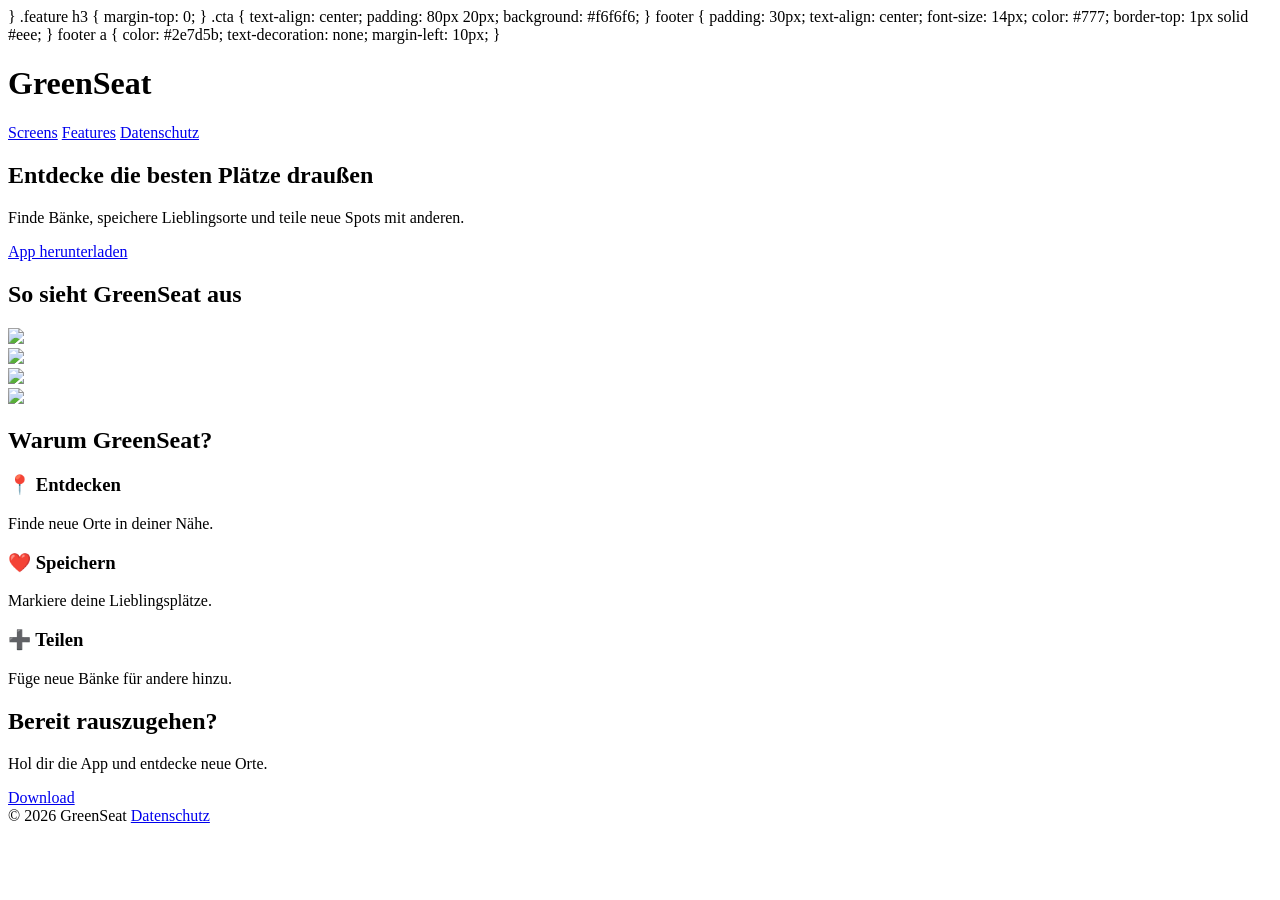
==== index.html @ 9a044d93 "update design" ====
<!DOCTYPE html>
}

.feature h3 {
margin-top: 0;
}

.cta {
text-align: center;
padding: 80px 20px;
background: #f6f6f6;
}

footer {
padding: 30px;
text-align: center;
font-size: 14px;
color: #777;
border-top: 1px solid #eee;
}

footer a {
color: #2e7d5b;
text-decoration: none;
margin-left: 10px;
}

</style>
</head>
<body>

<header>
  <h1>GreenSeat</h1>
  <nav>
    <a href="#screens">Screens</a>
    <a href="#features">Features</a>
    <a href="privacy.html">Datenschutz</a>
  </nav>
</header>

<section class="hero">
  <div class="hero-content">
    <h2>Entdecke die besten Plätze draußen</h2>
    <p>Finde Bänke, speichere Lieblingsorte und teile neue Spots mit anderen.</p>
    <a href="#" class="button">App herunterladen</a>
  </div>
</section>

<section id="screens" class="section">
  <h2>So sieht GreenSeat aus</h2>
  <div class="screens">
    <div class="phone"><img src="https://raw.githubusercontent.com/BengelMitSchwengel/GreenseatPage/main/map.jpeg"></div>
    <div class="phone"><img src="https://raw.githubusercontent.com/BengelMitSchwengel/GreenseatPage/main/favorites.jpeg"></div>
    <div class="phone"><img src="https://raw.githubusercontent.com/BengelMitSchwengel/GreenseatPage/main/addbench.jpeg"></div>
    <div class="phone"><img src="https://raw.githubusercontent.com/BengelMitSchwengel/GreenseatPage/main/myprofile.jpeg"></div>
  </div>
</section>

<section id="features" class="section">
  <h2>Warum GreenSeat?</h2>
  <div class="features">
    <div class="feature">
      <h3>📍 Entdecken</h3>
      <p>Finde neue Orte in deiner Nähe.</p>
    </div>
    <div class="feature">
      <h3>❤️ Speichern</h3>
      <p>Markiere deine Lieblingsplätze.</p>
    </div>
    <div class="feature">
      <h3>➕ Teilen</h3>
      <p>Füge neue Bänke für andere hinzu.</p>
    </div>
  </div>
</section>

<section class="cta">
  <h2>Bereit rauszugehen?</h2>
  <p>Hol dir die App und entdecke neue Orte.</p>
  <a href="#" class="button">Download</a>
</section>

<footer>
  © 2026 GreenSeat
  <a href="privacy.html">Datenschutz</a>
</footer>

</body>
</html>
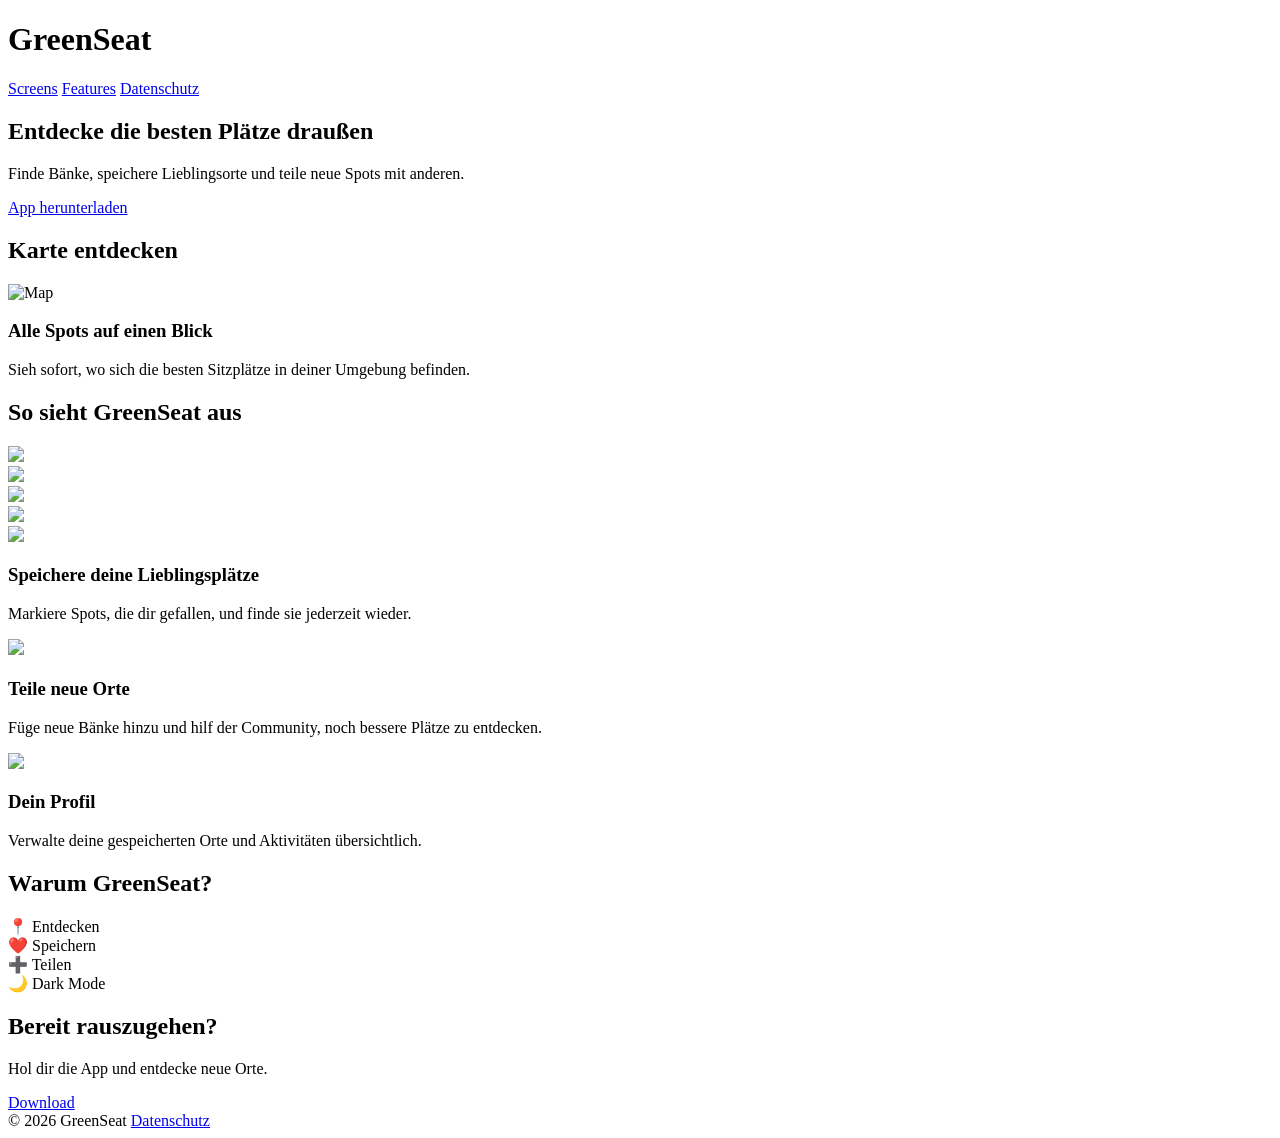
==== commit a1e71fbc: "update design" ====
--- a/index.html
+++ b/index.html
@@ -1,31 +1,12 @@
 <!DOCTYPE html>
-}
+<html lang="de">
+<head>
+  <meta charset="UTF-8">
+  <meta name="viewport" content="width=device-width, initial-scale=1.0">
+  <title>GreenSeat</title>
 
-.feature h3 {
-margin-top: 0;
-}
-
-.cta {
-text-align: center;
-padding: 80px 20px;
-background: #f6f6f6;
-}
-
-footer {
-padding: 30px;
-text-align: center;
-font-size: 14px;
-color: #777;
-border-top: 1px solid #eee;
-}
-
-footer a {
-color: #2e7d5b;
-text-decoration: none;
-margin-left: 10px;
-}
-
-</style>
+  <link rel="stylesheet" href="styles.css">
+  <link href="https://fonts.googleapis.com/css2?family=Inter:wght@400;600;700&display=swap" rel="stylesheet">
 </head>
 <body>
 
@@ -38,6 +19,7 @@
   </nav>
 </header>
 
+<!-- HERO -->
 <section class="hero">
   <div class="hero-content">
     <h2>Entdecke die besten Plätze draußen</h2>
@@ -46,6 +28,19 @@
   </div>
 </section>
 
+<!-- FEATURE IMAGE SECTION -->
+<section class="section">
+  <h2>Karte entdecken</h2>
+  <div class="highlight">
+    <img src="https://raw.githubusercontent.com/BengelMitSchwengel/GreenseatPage/main/map.jpeg" alt="Map">
+    <div>
+      <h3>Alle Spots auf einen Blick</h3>
+      <p>Sieh sofort, wo sich die besten Sitzplätze in deiner Umgebung befinden.</p>
+    </div>
+  </div>
+</section>
+
+<!-- SCREENSHOTS -->
 <section id="screens" class="section">
   <h2>So sieht GreenSeat aus</h2>
   <div class="screens">
@@ -56,24 +51,49 @@
   </div>
 </section>
 
-<section id="features" class="section">
-  <h2>Warum GreenSeat?</h2>
-  <div class="features">
-    <div class="feature">
-      <h3>📍 Entdecken</h3>
-      <p>Finde neue Orte in deiner Nähe.</p>
-    </div>
-    <div class="feature">
-      <h3>❤️ Speichern</h3>
-      <p>Markiere deine Lieblingsplätze.</p>
-    </div>
-    <div class="feature">
-      <h3>➕ Teilen</h3>
-      <p>Füge neue Bänke für andere hinzu.</p>
+<!-- DETAIL SECTIONS -->
+<section class="section">
+  <div class="split">
+    <img src="https://raw.githubusercontent.com/BengelMitSchwengel/GreenseatPage/main/favorites.jpeg">
+    <div>
+      <h3>Speichere deine Lieblingsplätze</h3>
+      <p>Markiere Spots, die dir gefallen, und finde sie jederzeit wieder.</p>
     </div>
   </div>
 </section>
 
+<section class="section">
+  <div class="split reverse">
+    <img src="https://raw.githubusercontent.com/BengelMitSchwengel/GreenseatPage/main/addbench.jpeg">
+    <div>
+      <h3>Teile neue Orte</h3>
+      <p>Füge neue Bänke hinzu und hilf der Community, noch bessere Plätze zu entdecken.</p>
+    </div>
+  </div>
+</section>
+
+<section class="section">
+  <div class="split">
+    <img src="https://raw.githubusercontent.com/BengelMitSchwengel/GreenseatPage/main/myprofile.jpeg">
+    <div>
+      <h3>Dein Profil</h3>
+      <p>Verwalte deine gespeicherten Orte und Aktivitäten übersichtlich.</p>
+    </div>
+  </div>
+</section>
+
+<!-- FEATURES -->
+<section id="features" class="section">
+  <h2>Warum GreenSeat?</h2>
+  <div class="features">
+    <div class="feature">📍 Entdecken</div>
+    <div class="feature">❤️ Speichern</div>
+    <div class="feature">➕ Teilen</div>
+    <div class="feature">🌙 Dark Mode</div>
+  </div>
+</section>
+
+<!-- CTA -->
 <section class="cta">
   <h2>Bereit rauszugehen?</h2>
   <p>Hol dir die App und entdecke neue Orte.</p>
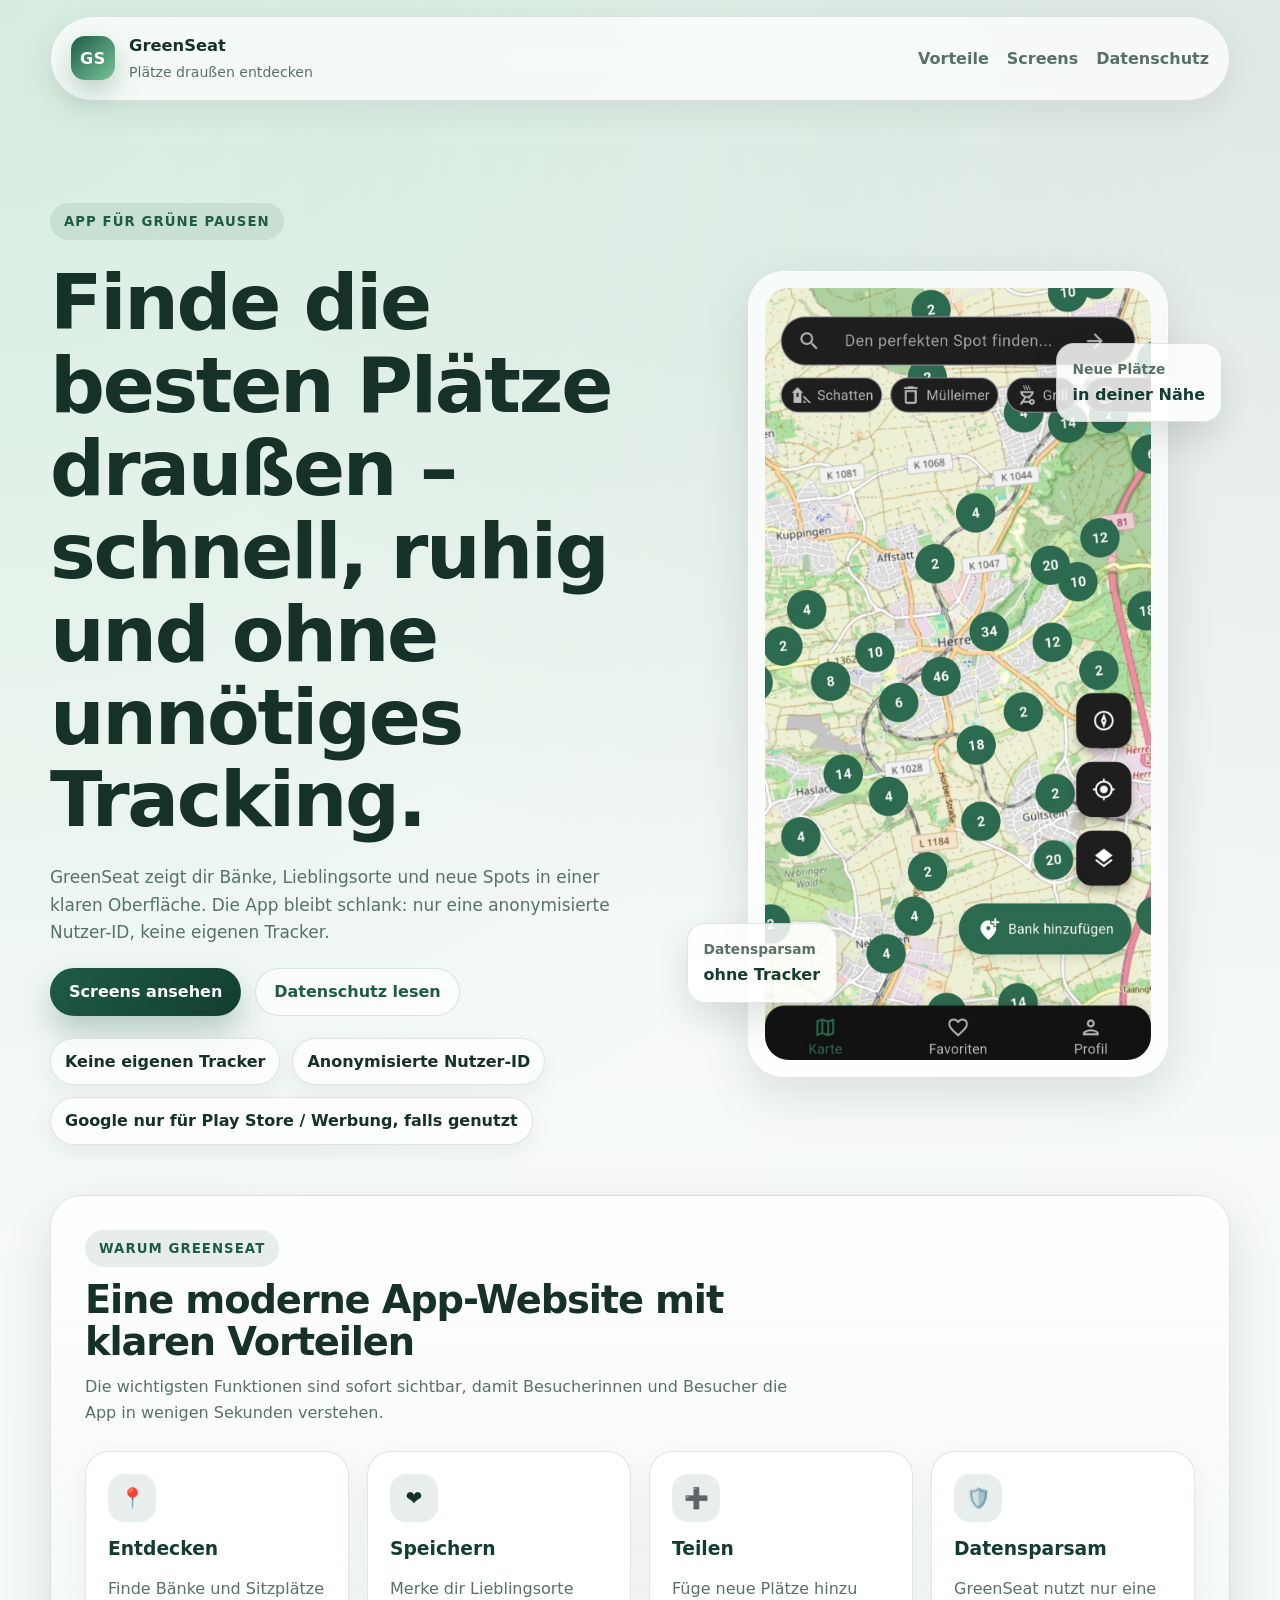
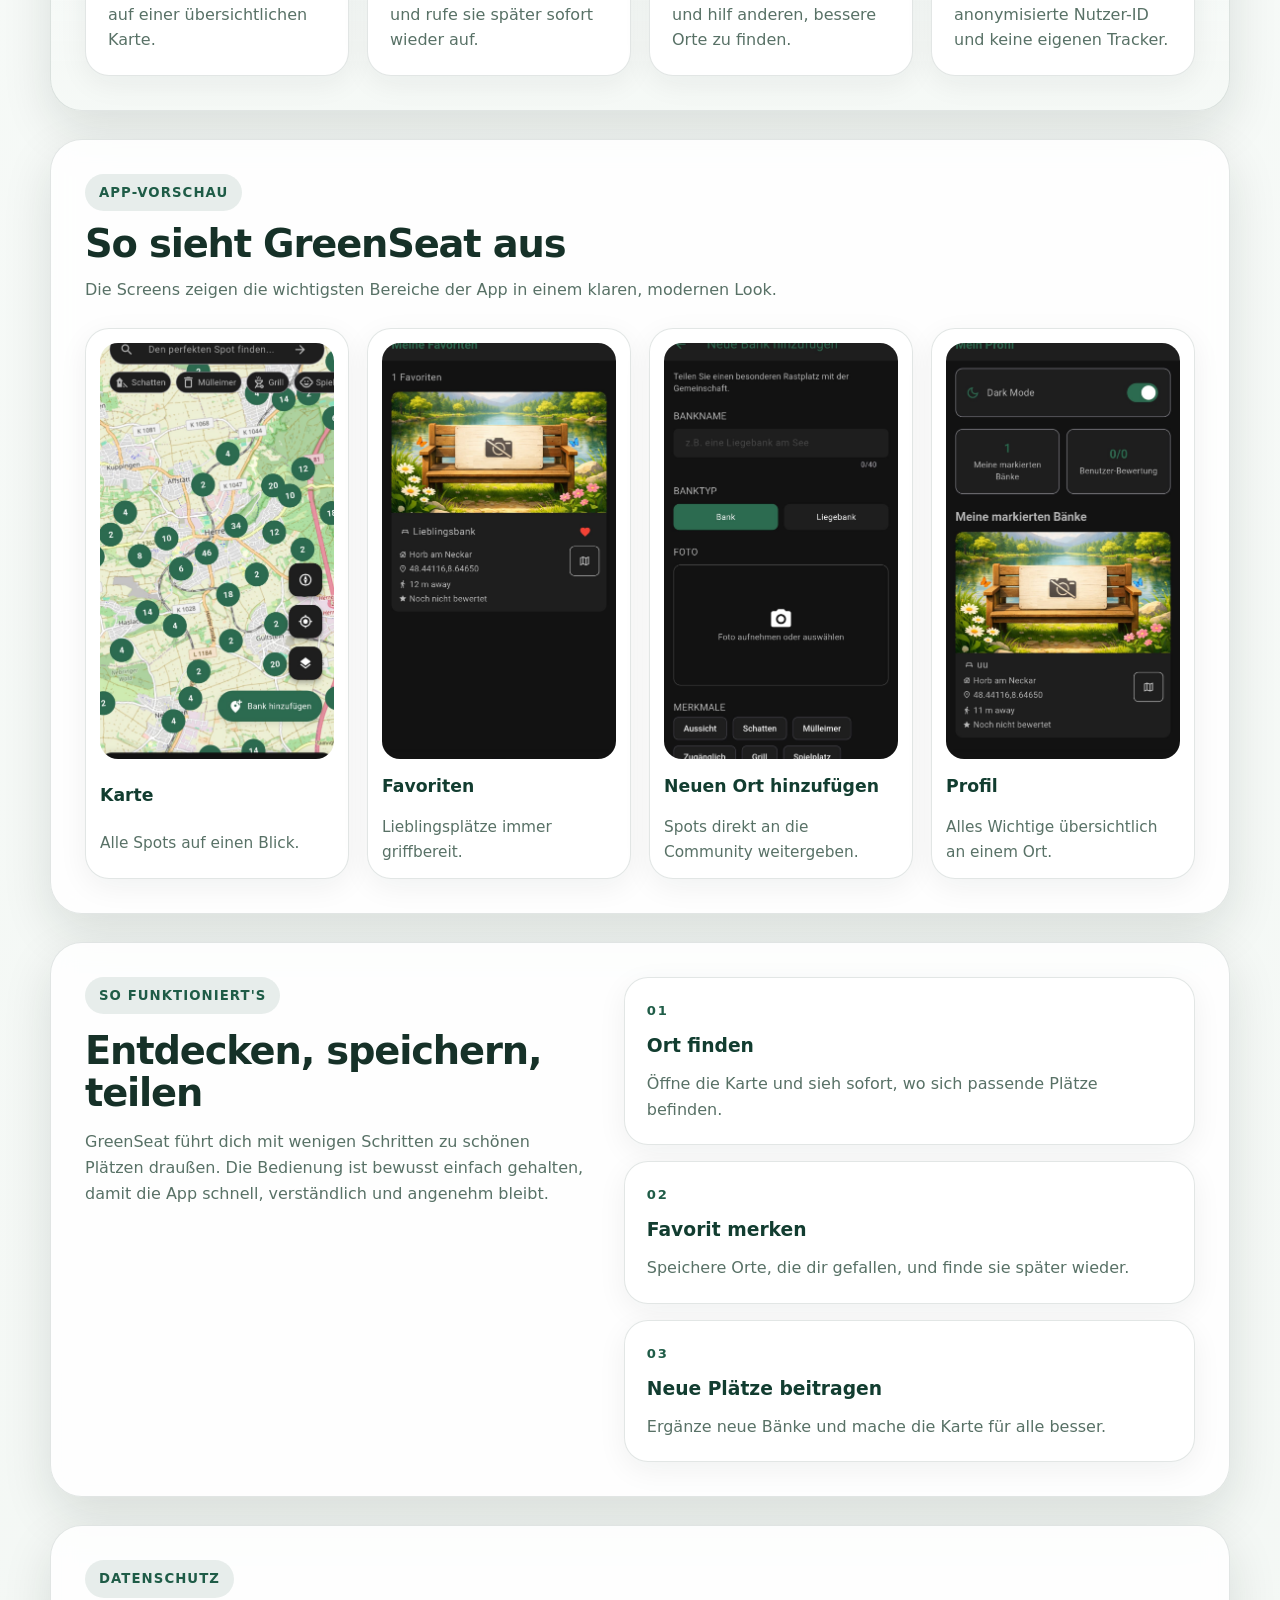
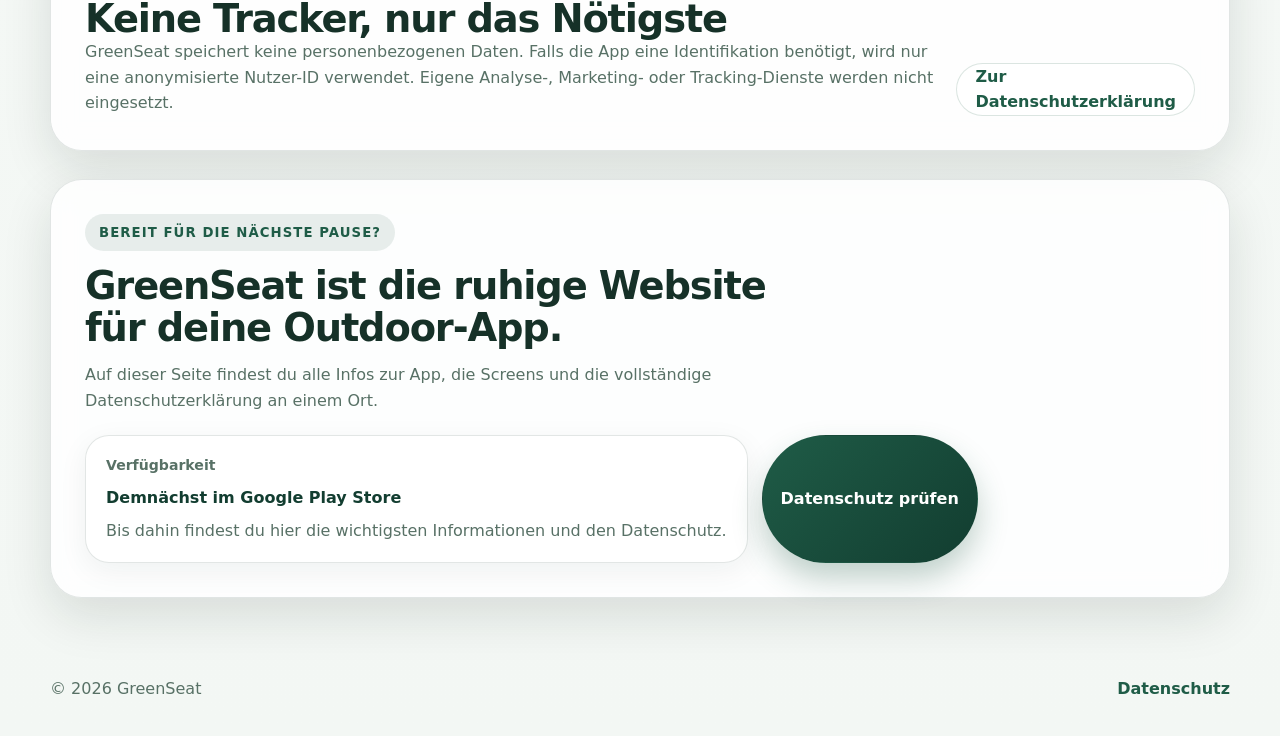
==== commit 40f916aa: "css" ====
--- a/index.html
+++ b/index.html
@@ -3,107 +3,197 @@
 <head>
   <meta charset="UTF-8">
   <meta name="viewport" content="width=device-width, initial-scale=1.0">
-  <title>GreenSeat</title>
-
-  <link rel="stylesheet" href="styles.css">
-  <link href="https://fonts.googleapis.com/css2?family=Inter:wght@400;600;700&display=swap" rel="stylesheet">
+  <meta name="description" content="GreenSeat ist die App, um die besten Plätze draußen zu entdecken, Lieblingsorte zu speichern und neue Bänke zu teilen – mit minimaler Datennutzung.">
+  <meta name="theme-color" content="#1f5c47">
+  <title>GreenSeat – Entdecke die besten Plätze draußen</title>
+  <link rel="stylesheet" href="./styles.css">
 </head>
 <body>
+  <header class="site-header">
+    <a class="brand" href="#top" aria-label="GreenSeat Startseite">
+      <span class="brand-mark">GS</span>
+      <span class="brand-text">
+        <strong>GreenSeat</strong>
+        <small>Plätze draußen entdecken</small>
+      </span>
+    </a>
 
-<header>
-  <h1>GreenSeat</h1>
-  <nav>
-    <a href="#screens">Screens</a>
-    <a href="#features">Features</a>
+    <nav class="site-nav" aria-label="Hauptnavigation">
+      <a href="#vorteile">Vorteile</a>
+      <a href="#screens">Screens</a>
+      <a href="#privacy">Datenschutz</a>
+    </nav>
+  </header>
+
+  <main>
+    <section class="hero" id="top">
+      <div class="hero-copy">
+        <span class="eyebrow">App für grüne Pausen</span>
+        <h1>Finde die besten Plätze draußen – schnell, ruhig und ohne unnötiges Tracking.</h1>
+        <p class="lead">
+          GreenSeat zeigt dir Bänke, Lieblingsorte und neue Spots in einer klaren Oberfläche.
+          Die App bleibt schlank: nur eine anonymisierte Nutzer-ID, keine eigenen Tracker.
+        </p>
+
+        <div class="hero-actions">
+          <a class="button button-primary" href="#screens">Screens ansehen</a>
+          <a class="button button-secondary" href="privacy.html">Datenschutz lesen</a>
+        </div>
+
+        <ul class="hero-badges" aria-label="Kernaussagen">
+          <li>Keine eigenen Tracker</li>
+          <li>Anonymisierte Nutzer-ID</li>
+          <li>Google nur für Play Store / Werbung, falls genutzt</li>
+        </ul>
+      </div>
+
+      <div class="hero-visual" aria-hidden="true">
+        <div class="device-card device-card-main">
+          <img src="map.jpeg" alt="Kartenansicht der GreenSeat-App">
+        </div>
+        <div class="floating-card floating-card-top">
+          <span>Neue Plätze</span>
+          <strong>in deiner Nähe</strong>
+        </div>
+        <div class="floating-card floating-card-bottom">
+          <span>Datensparsam</span>
+          <strong>ohne Tracker</strong>
+        </div>
+      </div>
+    </section>
+
+    <section class="section section-muted" id="vorteile">
+      <div class="section-heading">
+        <span class="eyebrow">Warum GreenSeat</span>
+        <h2>Eine moderne App-Website mit klaren Vorteilen</h2>
+        <p>
+          Die wichtigsten Funktionen sind sofort sichtbar, damit Besucherinnen und Besucher
+          die App in wenigen Sekunden verstehen.
+        </p>
+      </div>
+
+      <div class="feature-grid">
+        <article class="feature-card">
+          <div class="feature-icon">📍</div>
+          <h3>Entdecken</h3>
+          <p>Finde Bänke und Sitzplätze auf einer übersichtlichen Karte.</p>
+        </article>
+        <article class="feature-card">
+          <div class="feature-icon">❤️</div>
+          <h3>Speichern</h3>
+          <p>Merke dir Lieblingsorte und rufe sie später sofort wieder auf.</p>
+        </article>
+        <article class="feature-card">
+          <div class="feature-icon">➕</div>
+          <h3>Teilen</h3>
+          <p>Füge neue Plätze hinzu und hilf anderen, bessere Orte zu finden.</p>
+        </article>
+        <article class="feature-card">
+          <div class="feature-icon">🛡️</div>
+          <h3>Datensparsam</h3>
+          <p>GreenSeat nutzt nur eine anonymisierte Nutzer-ID und keine eigenen Tracker.</p>
+        </article>
+      </div>
+    </section>
+
+    <section class="section" id="screens">
+      <div class="section-heading">
+        <span class="eyebrow">App-Vorschau</span>
+        <h2>So sieht GreenSeat aus</h2>
+        <p>Die Screens zeigen die wichtigsten Bereiche der App in einem klaren, modernen Look.</p>
+      </div>
+
+      <div class="screens-grid">
+        <article class="screen-card">
+          <img src="map.jpeg" alt="Kartenansicht mit verfügbaren Bänken">
+          <h3>Karte</h3>
+          <p>Alle Spots auf einen Blick.</p>
+        </article>
+        <article class="screen-card">
+          <img src="favorites.jpeg" alt="Favoritenansicht mit gespeicherten Orten">
+          <h3>Favoriten</h3>
+          <p>Lieblingsplätze immer griffbereit.</p>
+        </article>
+        <article class="screen-card">
+          <img src="addbench.jpeg" alt="Ansicht zum Hinzufügen einer neuen Bank">
+          <h3>Neuen Ort hinzufügen</h3>
+          <p>Spots direkt an die Community weitergeben.</p>
+        </article>
+        <article class="screen-card">
+          <img src="myprofile.jpeg" alt="Profilseite der GreenSeat-App">
+          <h3>Profil</h3>
+          <p>Alles Wichtige übersichtlich an einem Ort.</p>
+        </article>
+      </div>
+    </section>
+
+    <section class="section split-section">
+      <div class="split-content">
+        <span class="eyebrow">So funktioniert's</span>
+        <h2>Entdecken, speichern, teilen</h2>
+        <p>
+          GreenSeat führt dich mit wenigen Schritten zu schönen Plätzen draußen. Die Bedienung ist
+          bewusst einfach gehalten, damit die App schnell, verständlich und angenehm bleibt.
+        </p>
+      </div>
+
+      <div class="steps">
+        <article class="step-card">
+          <span class="step-number">01</span>
+          <h3>Ort finden</h3>
+          <p>Öffne die Karte und sieh sofort, wo sich passende Plätze befinden.</p>
+        </article>
+        <article class="step-card">
+          <span class="step-number">02</span>
+          <h3>Favorit merken</h3>
+          <p>Speichere Orte, die dir gefallen, und finde sie später wieder.</p>
+        </article>
+        <article class="step-card">
+          <span class="step-number">03</span>
+          <h3>Neue Plätze beitragen</h3>
+          <p>Ergänze neue Bänke und mache die Karte für alle besser.</p>
+        </article>
+      </div>
+    </section>
+
+    <section class="section privacy-callout" id="privacy">
+      <div>
+        <span class="eyebrow">Datenschutz</span>
+        <h2>Keine Tracker, nur das Nötigste</h2>
+        <p>
+          GreenSeat speichert keine personenbezogenen Daten. Falls die App eine Identifikation
+          benötigt, wird nur eine anonymisierte Nutzer-ID verwendet. Eigene Analyse-, Marketing-
+          oder Tracking-Dienste werden nicht eingesetzt.
+        </p>
+      </div>
+
+      <a class="button button-secondary" href="privacy.html">Zur Datenschutzerklärung</a>
+    </section>
+
+    <section class="cta" id="download">
+      <div class="cta-content">
+        <span class="eyebrow">Bereit für die nächste Pause?</span>
+        <h2>GreenSeat ist die ruhige Website für deine Outdoor-App.</h2>
+        <p>
+          Auf dieser Seite findest du alle Infos zur App, die Screens und die vollständige
+          Datenschutzerklärung an einem Ort.
+        </p>
+      </div>
+
+      <div class="cta-actions">
+        <div class="download-card">
+          <span>Verfügbarkeit</span>
+          <strong>Demnächst im Google Play Store</strong>
+          <p>Bis dahin findest du hier die wichtigsten Informationen und den Datenschutz.</p>
+        </div>
+        <a class="button button-primary" href="privacy.html">Datenschutz prüfen</a>
+      </div>
+    </section>
+  </main>
+
+  <footer class="site-footer">
+    <p>© 2026 GreenSeat</p>
     <a href="privacy.html">Datenschutz</a>
-  </nav>
-</header>
-
-<!-- HERO -->
-<section class="hero">
-  <div class="hero-content">
-    <h2>Entdecke die besten Plätze draußen</h2>
-    <p>Finde Bänke, speichere Lieblingsorte und teile neue Spots mit anderen.</p>
-    <a href="#" class="button">App herunterladen</a>
-  </div>
-</section>
-
-<!-- FEATURE IMAGE SECTION -->
-<section class="section">
-  <h2>Karte entdecken</h2>
-  <div class="highlight">
-    <img src="https://raw.githubusercontent.com/BengelMitSchwengel/GreenseatPage/main/map.jpeg" alt="Map">
-    <div>
-      <h3>Alle Spots auf einen Blick</h3>
-      <p>Sieh sofort, wo sich die besten Sitzplätze in deiner Umgebung befinden.</p>
-    </div>
-  </div>
-</section>
-
-<!-- SCREENSHOTS -->
-<section id="screens" class="section">
-  <h2>So sieht GreenSeat aus</h2>
-  <div class="screens">
-    <div class="phone"><img src="https://raw.githubusercontent.com/BengelMitSchwengel/GreenseatPage/main/map.jpeg"></div>
-    <div class="phone"><img src="https://raw.githubusercontent.com/BengelMitSchwengel/GreenseatPage/main/favorites.jpeg"></div>
-    <div class="phone"><img src="https://raw.githubusercontent.com/BengelMitSchwengel/GreenseatPage/main/addbench.jpeg"></div>
-    <div class="phone"><img src="https://raw.githubusercontent.com/BengelMitSchwengel/GreenseatPage/main/myprofile.jpeg"></div>
-  </div>
-</section>
-
-<!-- DETAIL SECTIONS -->
-<section class="section">
-  <div class="split">
-    <img src="https://raw.githubusercontent.com/BengelMitSchwengel/GreenseatPage/main/favorites.jpeg">
-    <div>
-      <h3>Speichere deine Lieblingsplätze</h3>
-      <p>Markiere Spots, die dir gefallen, und finde sie jederzeit wieder.</p>
-    </div>
-  </div>
-</section>
-
-<section class="section">
-  <div class="split reverse">
-    <img src="https://raw.githubusercontent.com/BengelMitSchwengel/GreenseatPage/main/addbench.jpeg">
-    <div>
-      <h3>Teile neue Orte</h3>
-      <p>Füge neue Bänke hinzu und hilf der Community, noch bessere Plätze zu entdecken.</p>
-    </div>
-  </div>
-</section>
-
-<section class="section">
-  <div class="split">
-    <img src="https://raw.githubusercontent.com/BengelMitSchwengel/GreenseatPage/main/myprofile.jpeg">
-    <div>
-      <h3>Dein Profil</h3>
-      <p>Verwalte deine gespeicherten Orte und Aktivitäten übersichtlich.</p>
-    </div>
-  </div>
-</section>
-
-<!-- FEATURES -->
-<section id="features" class="section">
-  <h2>Warum GreenSeat?</h2>
-  <div class="features">
-    <div class="feature">📍 Entdecken</div>
-    <div class="feature">❤️ Speichern</div>
-    <div class="feature">➕ Teilen</div>
-    <div class="feature">🌙 Dark Mode</div>
-  </div>
-</section>
-
-<!-- CTA -->
-<section class="cta">
-  <h2>Bereit rauszugehen?</h2>
-  <p>Hol dir die App und entdecke neue Orte.</p>
-  <a href="#" class="button">Download</a>
-</section>
-
-<footer>
-  © 2026 GreenSeat
-  <a href="privacy.html">Datenschutz</a>
-</footer>
-
+  </footer>
 </body>
 </html>
--- a/styles.css
+++ b/styles.css
@@ -0,0 +1,577 @@
+:root {
+  color-scheme: light;
+  --bg: #f3f7f4;
+  --surface: rgba(255, 255, 255, 0.84);
+  --surface-strong: #ffffff;
+  --text: #163128;
+  --muted: #587166;
+  --brand: #1f5c47;
+  --brand-strong: #123d30;
+  --accent: #78c59a;
+  --border: rgba(22, 49, 40, 0.12);
+  --shadow: 0 18px 50px rgba(15, 35, 28, 0.12);
+  --radius-xl: 32px;
+  --radius-lg: 24px;
+  --radius-md: 18px;
+  --radius-sm: 14px;
+  --container: 1180px;
+}
+
+* {
+  box-sizing: border-box;
+}
+
+html {
+  scroll-behavior: smooth;
+}
+
+body {
+  margin: 0;
+  font-family: Inter, system-ui, -apple-system, BlinkMacSystemFont, "Segoe UI", sans-serif;
+  background:
+    radial-gradient(circle at top left, rgba(120, 197, 154, 0.28), transparent 30%),
+    radial-gradient(circle at top right, rgba(31, 92, 71, 0.12), transparent 28%),
+    linear-gradient(180deg, #f8fbf9 0%, var(--bg) 100%);
+  color: var(--text);
+  line-height: 1.6;
+}
+
+img {
+  max-width: 100%;
+  display: block;
+}
+
+a {
+  color: inherit;
+  text-decoration: none;
+}
+
+a:hover {
+  text-decoration: none;
+}
+
+main {
+  width: min(100% - 32px, var(--container));
+  margin: 0 auto;
+  padding: 18px 0 56px;
+}
+
+.site-header,
+.site-footer {
+  width: min(100% - 32px, var(--container));
+  margin: 0 auto;
+}
+
+.site-header {
+  position: sticky;
+  top: 16px;
+  z-index: 10;
+  display: flex;
+  align-items: center;
+  justify-content: space-between;
+  gap: 20px;
+  margin-top: 16px;
+  padding: 16px 20px;
+  background: rgba(255, 255, 255, 0.72);
+  backdrop-filter: blur(18px);
+  border: 1px solid var(--border);
+  border-radius: 999px;
+  box-shadow: 0 10px 35px rgba(15, 35, 28, 0.08);
+}
+
+.brand {
+  display: inline-flex;
+  align-items: center;
+  gap: 14px;
+}
+
+.brand-mark {
+  width: 44px;
+  height: 44px;
+  display: grid;
+  place-items: center;
+  border-radius: 14px;
+  background: linear-gradient(135deg, var(--brand), var(--accent));
+  color: #fff;
+  font-weight: 800;
+  letter-spacing: 0.04em;
+  box-shadow: 0 12px 28px rgba(31, 92, 71, 0.28);
+}
+
+.brand-text {
+  display: grid;
+  gap: 2px;
+}
+
+.brand-text strong {
+  font-size: 1.02rem;
+}
+
+.brand-text small {
+  color: var(--muted);
+  font-size: 0.88rem;
+}
+
+.site-nav {
+  display: flex;
+  align-items: center;
+  gap: 18px;
+  flex-wrap: wrap;
+  justify-content: flex-end;
+}
+
+.site-nav a {
+  color: var(--muted);
+  font-weight: 600;
+}
+
+.site-nav a:hover,
+.site-nav a:focus-visible {
+  color: var(--brand);
+}
+
+.hero,
+.section,
+.cta,
+.privacy-callout,
+.split-section {
+  margin-top: 28px;
+}
+
+.hero {
+  display: grid;
+  grid-template-columns: minmax(0, 1.05fr) minmax(340px, 0.95fr);
+  gap: 36px;
+  align-items: center;
+  padding: 56px 0 22px;
+}
+
+.hero-copy {
+  display: grid;
+  gap: 22px;
+}
+
+.eyebrow {
+  display: inline-flex;
+  width: fit-content;
+  align-items: center;
+  padding: 8px 14px;
+  border-radius: 999px;
+  background: rgba(31, 92, 71, 0.1);
+  color: var(--brand);
+  font-size: 0.83rem;
+  font-weight: 700;
+  letter-spacing: 0.08em;
+  text-transform: uppercase;
+}
+
+.hero h1,
+.section-heading h2,
+.split-content h2,
+.cta h2,
+.privacy-callout h2 {
+  margin: 0;
+  line-height: 1.08;
+  letter-spacing: -0.03em;
+}
+
+.hero h1 {
+  font-size: clamp(2.6rem, 6vw, 5.2rem);
+  max-width: 12ch;
+}
+
+.lead,
+.section-heading p,
+.split-content p,
+.cta p,
+.privacy-callout p,
+.screen-card p,
+.feature-card p,
+.step-card p,
+.download-card p {
+  margin: 0;
+  color: var(--muted);
+}
+
+.lead {
+  font-size: 1.06rem;
+  max-width: 62ch;
+}
+
+.hero-actions,
+.cta-actions {
+  display: flex;
+  gap: 14px;
+  flex-wrap: wrap;
+  align-items: center;
+}
+
+.button {
+  display: inline-flex;
+  align-items: center;
+  justify-content: center;
+  gap: 10px;
+  min-height: 48px;
+  padding: 0 18px;
+  border-radius: 999px;
+  border: 1px solid transparent;
+  font-weight: 700;
+  transition: transform 0.2s ease, box-shadow 0.2s ease, background 0.2s ease, border-color 0.2s ease;
+}
+
+.button:hover,
+.button:focus-visible {
+  transform: translateY(-1px);
+}
+
+.button-primary {
+  background: linear-gradient(135deg, var(--brand), var(--brand-strong));
+  color: #fff;
+  box-shadow: 0 16px 30px rgba(31, 92, 71, 0.28);
+}
+
+.button-secondary {
+  background: rgba(255, 255, 255, 0.7);
+  color: var(--brand);
+  border-color: rgba(31, 92, 71, 0.16);
+}
+
+.hero-badges {
+  display: flex;
+  flex-wrap: wrap;
+  gap: 12px;
+  padding: 0;
+  margin: 0;
+  list-style: none;
+}
+
+.hero-badges li {
+  padding: 10px 14px;
+  border-radius: 999px;
+  background: rgba(255, 255, 255, 0.7);
+  border: 1px solid var(--border);
+  color: var(--text);
+  font-weight: 600;
+  box-shadow: 0 8px 22px rgba(15, 35, 28, 0.06);
+}
+
+.hero-visual {
+  position: relative;
+  min-height: 620px;
+  display: grid;
+  place-items: center;
+}
+
+.device-card {
+  width: min(100%, 420px);
+  padding: 16px;
+  background: rgba(255, 255, 255, 0.74);
+  border: 1px solid rgba(255, 255, 255, 0.7);
+  border-radius: 36px;
+  box-shadow: var(--shadow);
+  backdrop-filter: blur(14px);
+}
+
+.device-card img {
+  border-radius: 24px;
+  aspect-ratio: 9 / 18;
+  object-fit: cover;
+  width: 100%;
+}
+
+.floating-card {
+  position: absolute;
+  display: grid;
+  gap: 2px;
+  padding: 14px 16px;
+  border-radius: 18px;
+  background: rgba(255, 255, 255, 0.84);
+  border: 1px solid var(--border);
+  box-shadow: 0 16px 34px rgba(15, 35, 28, 0.12);
+}
+
+.floating-card span {
+  color: var(--muted);
+  font-size: 0.86rem;
+  font-weight: 600;
+}
+
+.floating-card strong {
+  color: var(--brand-strong);
+}
+
+.floating-card-top {
+  top: 72px;
+  right: 8px;
+}
+
+.floating-card-bottom {
+  left: 0;
+  bottom: 74px;
+}
+
+.section,
+.privacy-callout,
+.cta {
+  padding: 34px;
+  background: var(--surface);
+  border: 1px solid var(--border);
+  border-radius: var(--radius-xl);
+  box-shadow: var(--shadow);
+  backdrop-filter: blur(12px);
+}
+
+.section-muted {
+  background: linear-gradient(180deg, rgba(255, 255, 255, 0.82), rgba(244, 248, 245, 0.92));
+}
+
+.section-heading {
+  display: grid;
+  gap: 12px;
+  margin-bottom: 26px;
+  max-width: 70ch;
+}
+
+.section-heading h2,
+.split-content h2,
+.cta h2,
+.privacy-callout h2 {
+  font-size: clamp(1.8rem, 3vw, 3rem);
+}
+
+.feature-grid {
+  display: grid;
+  grid-template-columns: repeat(4, minmax(0, 1fr));
+  gap: 18px;
+}
+
+.feature-card,
+.screen-card,
+.step-card,
+.download-card {
+  background: var(--surface-strong);
+  border: 1px solid var(--border);
+  border-radius: var(--radius-lg);
+  box-shadow: 0 8px 30px rgba(15, 35, 28, 0.06);
+}
+
+.feature-card {
+  padding: 22px;
+  display: grid;
+  gap: 12px;
+}
+
+.feature-icon {
+  width: 48px;
+  height: 48px;
+  display: grid;
+  place-items: center;
+  border-radius: 16px;
+  background: rgba(31, 92, 71, 0.1);
+  font-size: 1.25rem;
+}
+
+.feature-card h3,
+.screen-card h3,
+.step-card h3,
+.download-card strong {
+  margin: 0;
+  color: var(--brand-strong);
+}
+
+.screens-grid {
+  display: grid;
+  grid-template-columns: repeat(4, minmax(0, 1fr));
+  gap: 18px;
+}
+
+.screen-card {
+  padding: 14px;
+  display: grid;
+  gap: 14px;
+}
+
+.screen-card img {
+  border-radius: 18px;
+  aspect-ratio: 9 / 16;
+  object-fit: cover;
+  width: 100%;
+  background: #edf4ef;
+}
+
+.screen-card h3 {
+  font-size: 1.08rem;
+}
+
+.screen-card p {
+  font-size: 0.96rem;
+}
+
+.split-section {
+  display: grid;
+  grid-template-columns: minmax(0, 0.95fr) minmax(0, 1.05fr);
+  gap: 22px;
+  align-items: start;
+}
+
+.split-content {
+  padding-right: 16px;
+  display: grid;
+  gap: 16px;
+}
+
+.steps {
+  display: grid;
+  gap: 16px;
+}
+
+.step-card {
+  padding: 22px;
+  display: grid;
+  gap: 10px;
+}
+
+.step-number {
+  font-size: 0.82rem;
+  font-weight: 800;
+  letter-spacing: 0.14em;
+  color: var(--brand);
+}
+
+.privacy-callout {
+  display: flex;
+  align-items: end;
+  justify-content: space-between;
+  gap: 20px;
+}
+
+.cta {
+  display: grid;
+  gap: 22px;
+}
+
+.cta-content {
+  display: grid;
+  gap: 14px;
+  max-width: 70ch;
+}
+
+.cta-actions {
+  align-items: stretch;
+}
+
+.download-card {
+  min-width: min(100%, 360px);
+  padding: 18px 20px;
+  display: grid;
+  gap: 8px;
+}
+
+.download-card span {
+  color: var(--muted);
+  font-size: 0.88rem;
+  font-weight: 600;
+}
+
+.site-footer {
+  padding: 22px 0 34px;
+  display: flex;
+  align-items: center;
+  justify-content: space-between;
+  gap: 16px;
+  color: var(--muted);
+}
+
+.site-footer p {
+  margin: 0;
+}
+
+.site-footer a {
+  color: var(--brand);
+  font-weight: 700;
+}
+
+@media (max-width: 1080px) {
+  .hero,
+  .split-section,
+  .privacy-callout {
+    grid-template-columns: 1fr;
+    display: grid;
+  }
+
+  .hero {
+    padding-top: 34px;
+  }
+
+  .hero-visual {
+    min-height: 560px;
+  }
+
+  .feature-grid,
+  .screens-grid {
+    grid-template-columns: repeat(2, minmax(0, 1fr));
+  }
+
+  .privacy-callout {
+    align-items: start;
+  }
+}
+
+@media (max-width: 720px) {
+  .site-header {
+    border-radius: 24px;
+    padding: 14px 16px;
+    align-items: flex-start;
+    flex-direction: column;
+  }
+
+  .site-nav {
+    width: 100%;
+    justify-content: flex-start;
+  }
+
+  .hero,
+  .section,
+  .privacy-callout,
+  .cta {
+    padding: 22px;
+  }
+
+  .hero h1 {
+    max-width: none;
+  }
+
+  .hero-visual {
+    min-height: 460px;
+  }
+
+  .device-card {
+    width: min(100%, 340px);
+  }
+
+  .floating-card-top {
+    right: 0;
+    top: 20px;
+  }
+
+  .floating-card-bottom {
+    left: 0;
+    bottom: 22px;
+  }
+
+  .feature-grid,
+  .screens-grid {
+    grid-template-columns: 1fr;
+  }
+
+  .site-footer,
+  .cta-actions {
+    flex-direction: column;
+    align-items: stretch;
+  }
+
+  .button {
+    width: 100%;
+  }
+}
+
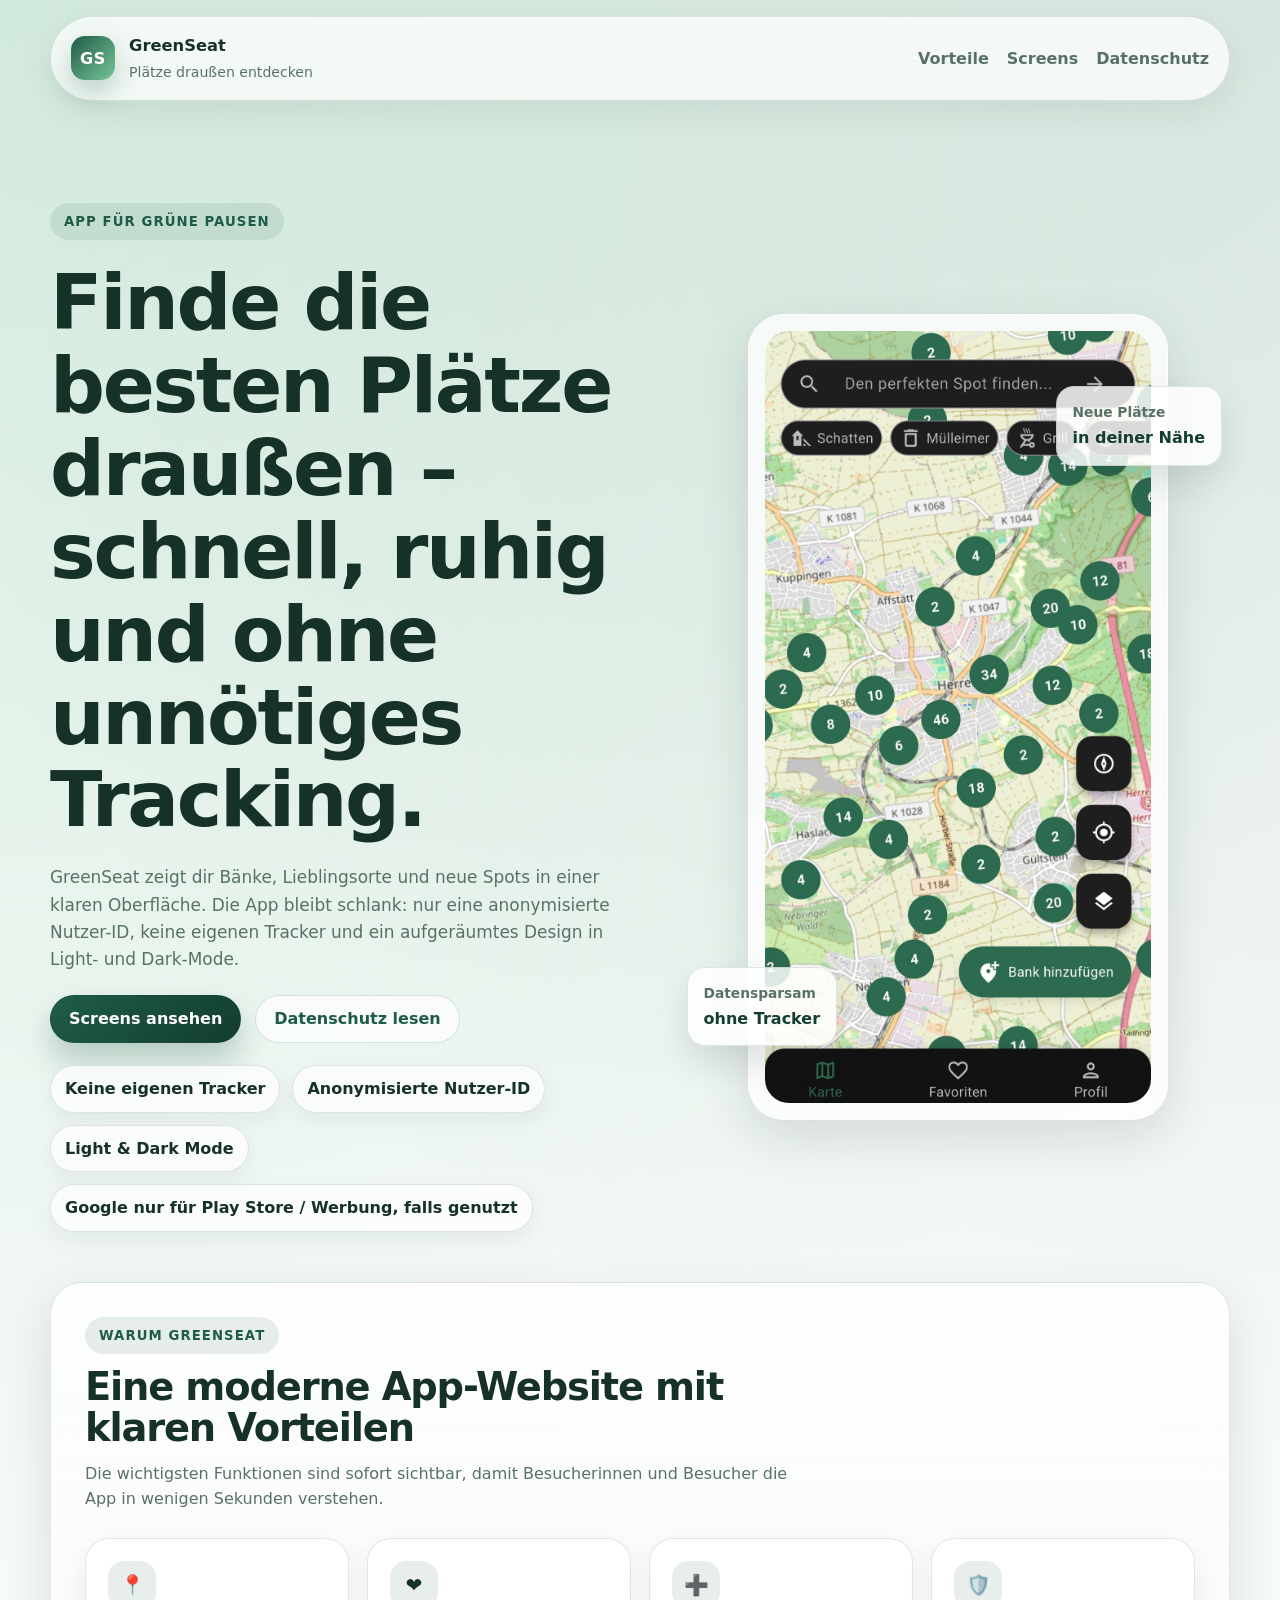
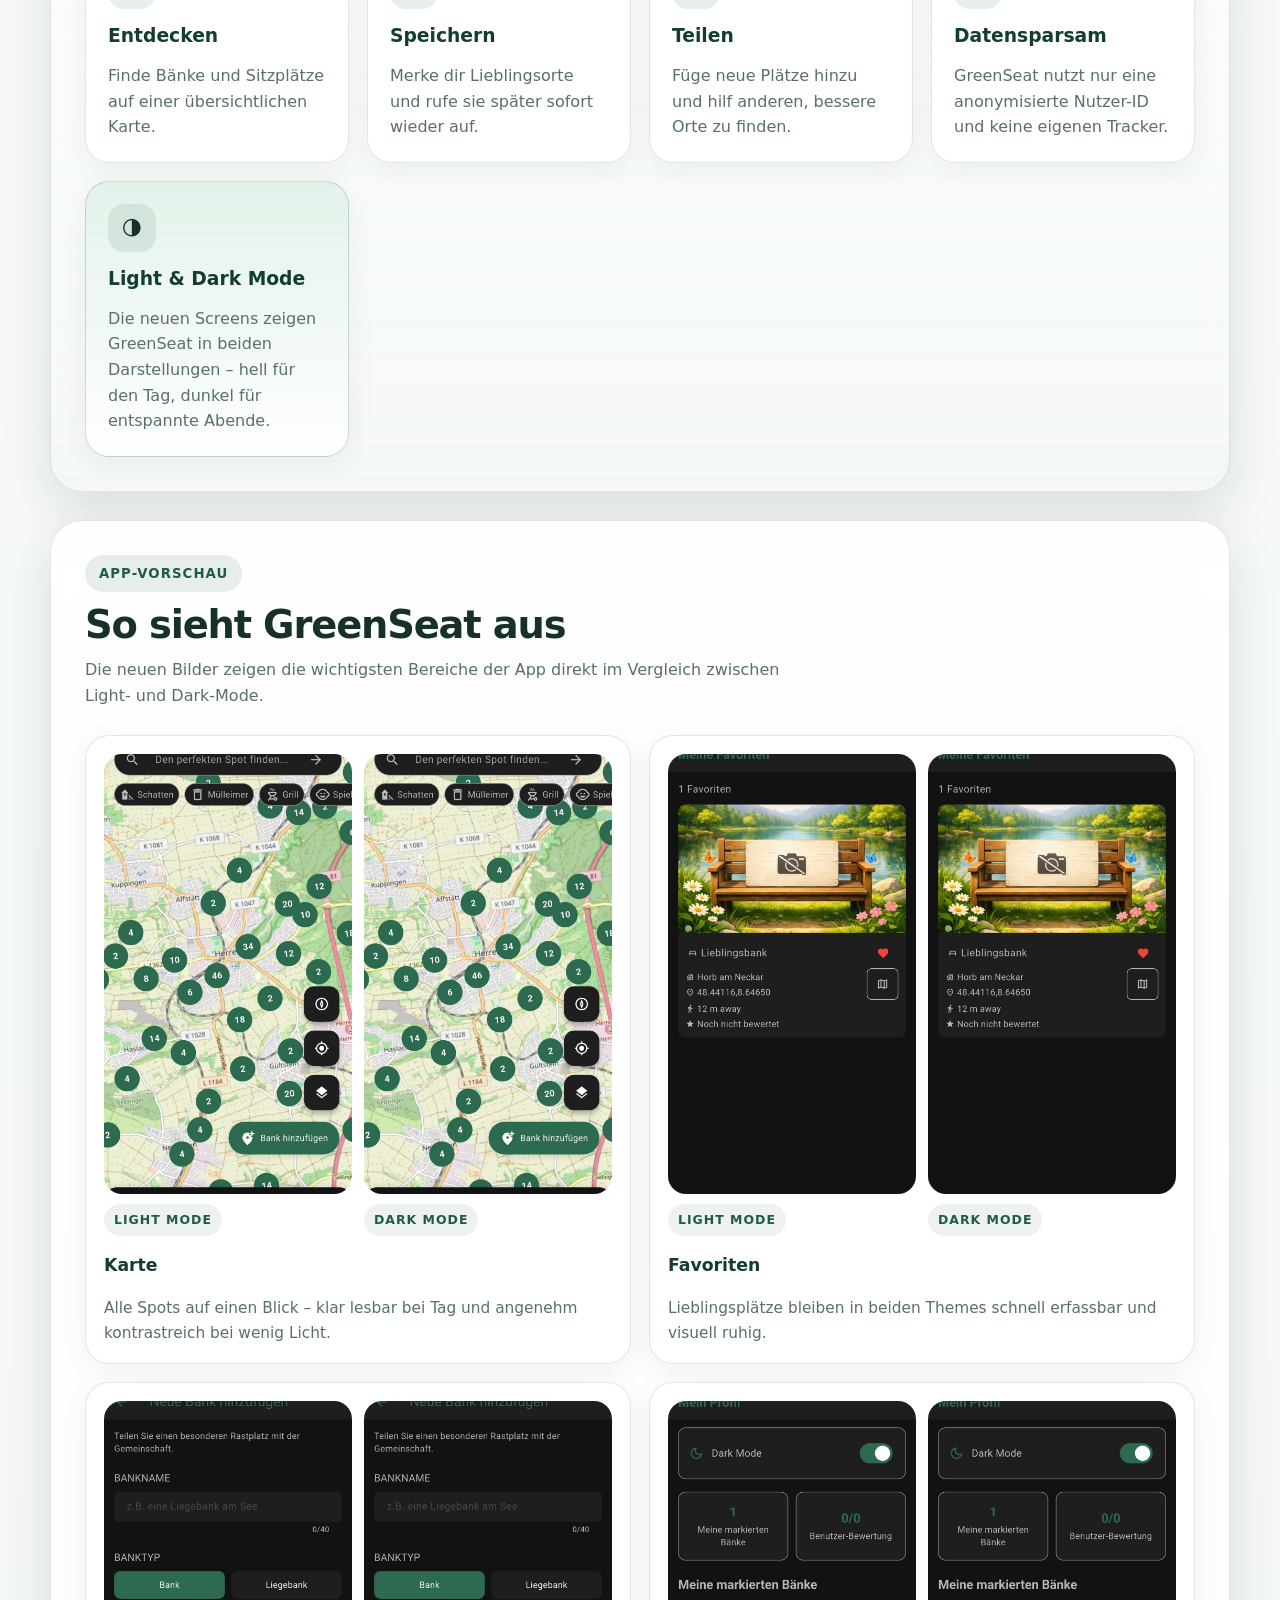
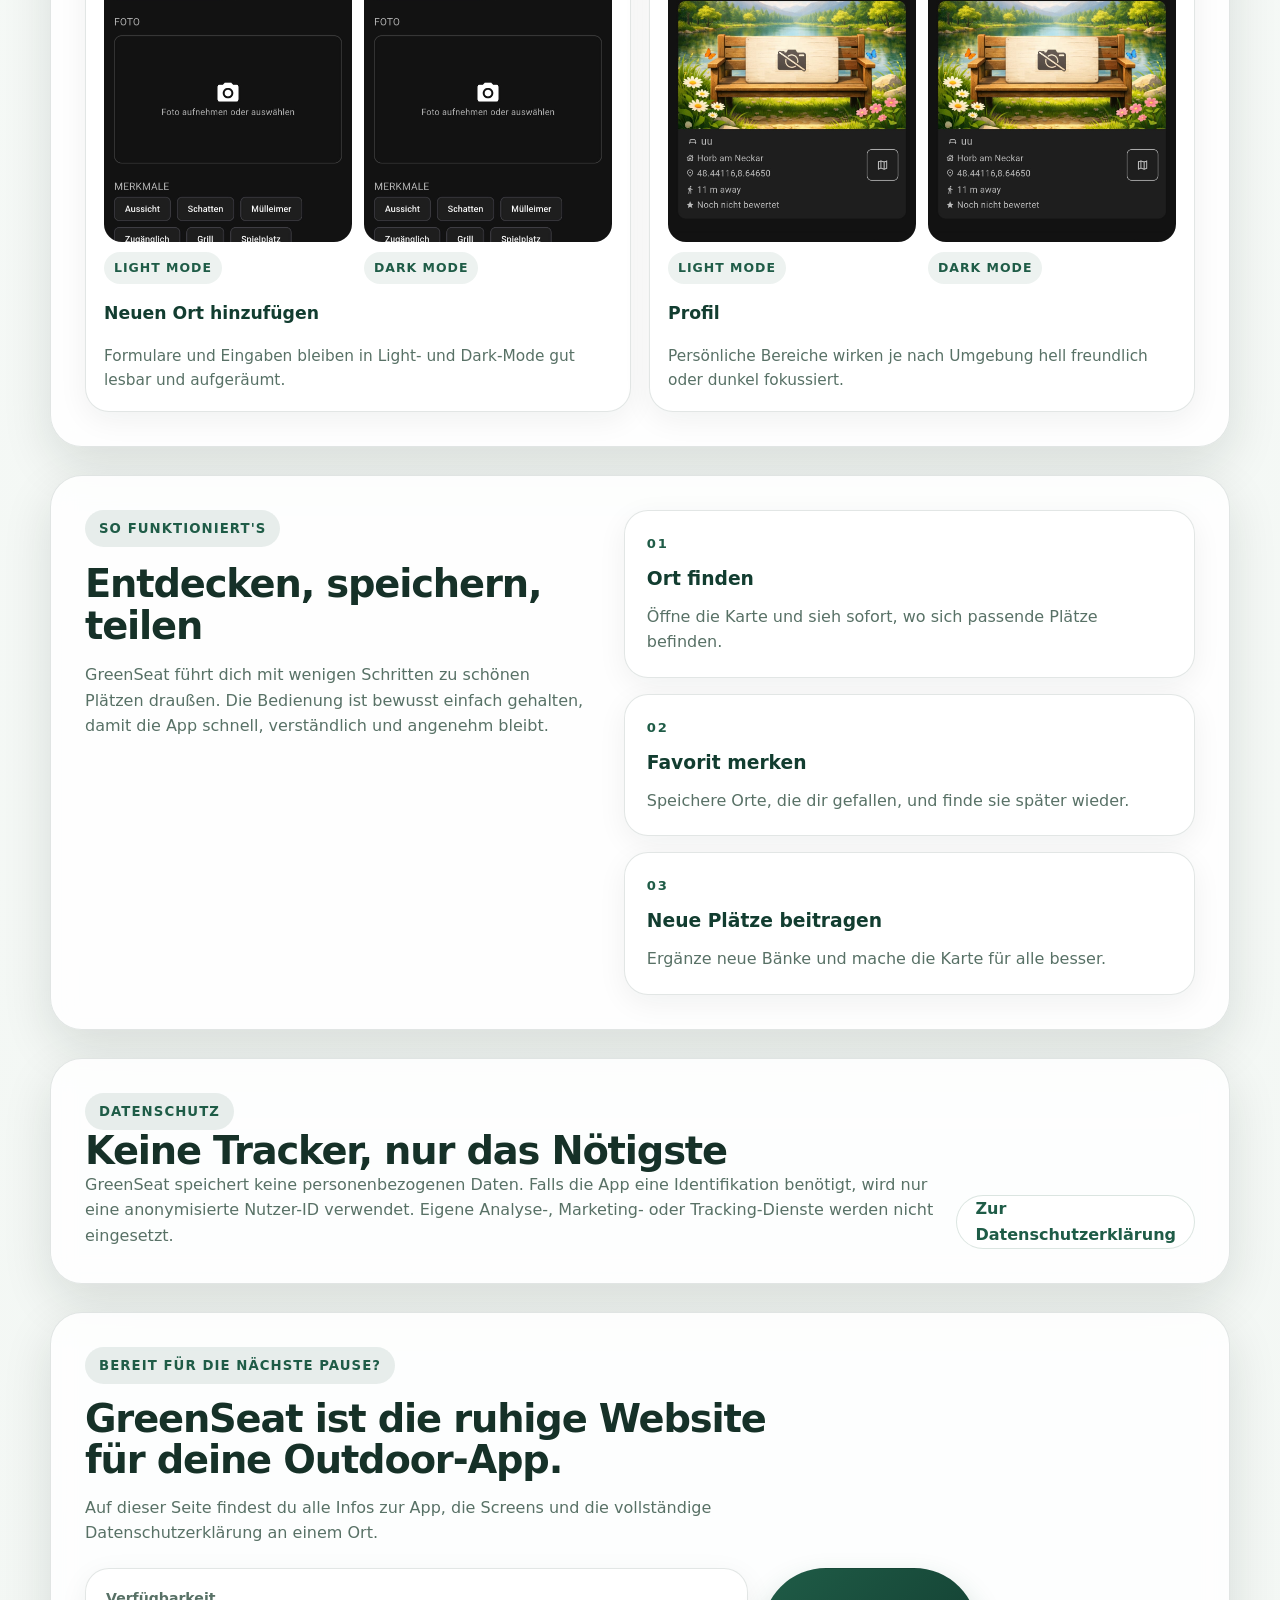
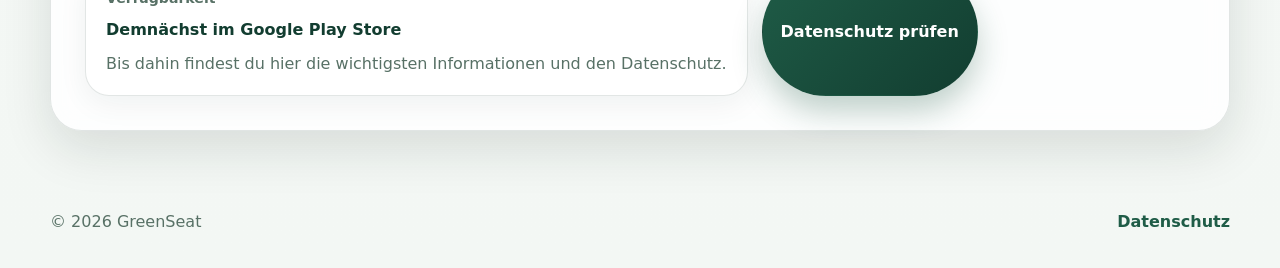
==== commit 270d8021: "darkmode added" ====
--- a/index.html
+++ b/index.html
@@ -32,7 +32,8 @@
         <h1>Finde die besten Plätze draußen – schnell, ruhig und ohne unnötiges Tracking.</h1>
         <p class="lead">
           GreenSeat zeigt dir Bänke, Lieblingsorte und neue Spots in einer klaren Oberfläche.
-          Die App bleibt schlank: nur eine anonymisierte Nutzer-ID, keine eigenen Tracker.
+          Die App bleibt schlank: nur eine anonymisierte Nutzer-ID, keine eigenen Tracker
+          und ein aufgeräumtes Design in Light- und Dark-Mode.
         </p>
 
         <div class="hero-actions">
@@ -43,6 +44,7 @@
         <ul class="hero-badges" aria-label="Kernaussagen">
           <li>Keine eigenen Tracker</li>
           <li>Anonymisierte Nutzer-ID</li>
+          <li>Light &amp; Dark Mode</li>
           <li>Google nur für Play Store / Werbung, falls genutzt</li>
         </ul>
       </div>
@@ -93,6 +95,11 @@
           <h3>Datensparsam</h3>
           <p>GreenSeat nutzt nur eine anonymisierte Nutzer-ID und keine eigenen Tracker.</p>
         </article>
+        <article class="feature-card feature-card--highlight">
+          <div class="feature-icon">🌗</div>
+          <h3>Light &amp; Dark Mode</h3>
+          <p>Die neuen Screens zeigen GreenSeat in beiden Darstellungen – hell für den Tag, dunkel für entspannte Abende.</p>
+        </article>
       </div>
     </section>
 
@@ -100,29 +107,65 @@
       <div class="section-heading">
         <span class="eyebrow">App-Vorschau</span>
         <h2>So sieht GreenSeat aus</h2>
-        <p>Die Screens zeigen die wichtigsten Bereiche der App in einem klaren, modernen Look.</p>
+        <p>Die neuen Bilder zeigen die wichtigsten Bereiche der App direkt im Vergleich zwischen Light- und Dark-Mode.</p>
       </div>
 
       <div class="screens-grid">
-        <article class="screen-card">
-          <img src="map.jpeg" alt="Kartenansicht mit verfügbaren Bänken">
+        <article class="screen-card theme-showcase">
+          <div class="theme-pair">
+            <figure class="theme-shot">
+              <img src="map__lightmode.jpeg" alt="Kartenansicht der GreenSeat-App im Light-Mode">
+              <figcaption class="theme-label">Light Mode</figcaption>
+            </figure>
+            <figure class="theme-shot">
+              <img src="map.jpeg" alt="Kartenansicht der GreenSeat-App im Dark-Mode">
+              <figcaption class="theme-label">Dark Mode</figcaption>
+            </figure>
+          </div>
           <h3>Karte</h3>
-          <p>Alle Spots auf einen Blick.</p>
-        </article>
-        <article class="screen-card">
-          <img src="favorites.jpeg" alt="Favoritenansicht mit gespeicherten Orten">
+          <p>Alle Spots auf einen Blick – klar lesbar bei Tag und angenehm kontrastreich bei wenig Licht.</p>
+        </article>
+        <article class="screen-card theme-showcase">
+          <div class="theme-pair">
+            <figure class="theme-shot">
+              <img src="favorites_lightmode.jpeg" alt="Favoritenansicht der GreenSeat-App im Light-Mode">
+              <figcaption class="theme-label">Light Mode</figcaption>
+            </figure>
+            <figure class="theme-shot">
+              <img src="favorites.jpeg" alt="Favoritenansicht der GreenSeat-App im Dark-Mode">
+              <figcaption class="theme-label">Dark Mode</figcaption>
+            </figure>
+          </div>
           <h3>Favoriten</h3>
-          <p>Lieblingsplätze immer griffbereit.</p>
-        </article>
-        <article class="screen-card">
-          <img src="addbench.jpeg" alt="Ansicht zum Hinzufügen einer neuen Bank">
+          <p>Lieblingsplätze bleiben in beiden Themes schnell erfassbar und visuell ruhig.</p>
+        </article>
+        <article class="screen-card theme-showcase">
+          <div class="theme-pair">
+            <figure class="theme-shot">
+              <img src="addbench_lightmode.jpeg" alt="Ansicht zum Hinzufügen einer neuen Bank im Light-Mode">
+              <figcaption class="theme-label">Light Mode</figcaption>
+            </figure>
+            <figure class="theme-shot">
+              <img src="addbench.jpeg" alt="Ansicht zum Hinzufügen einer neuen Bank im Dark-Mode">
+              <figcaption class="theme-label">Dark Mode</figcaption>
+            </figure>
+          </div>
           <h3>Neuen Ort hinzufügen</h3>
-          <p>Spots direkt an die Community weitergeben.</p>
-        </article>
-        <article class="screen-card">
-          <img src="myprofile.jpeg" alt="Profilseite der GreenSeat-App">
+          <p>Formulare und Eingaben bleiben in Light- und Dark-Mode gut lesbar und aufgeräumt.</p>
+        </article>
+        <article class="screen-card theme-showcase">
+          <div class="theme-pair">
+            <figure class="theme-shot">
+              <img src="myprofile_lightmode.jpeg" alt="Profilseite der GreenSeat-App im Light-Mode">
+              <figcaption class="theme-label">Light Mode</figcaption>
+            </figure>
+            <figure class="theme-shot">
+              <img src="myprofile.jpeg" alt="Profilseite der GreenSeat-App im Dark-Mode">
+              <figcaption class="theme-label">Dark Mode</figcaption>
+            </figure>
+          </div>
           <h3>Profil</h3>
-          <p>Alles Wichtige übersichtlich an einem Ort.</p>
+          <p>Persönliche Bereiche wirken je nach Umgebung hell freundlich oder dunkel fokussiert.</p>
         </article>
       </div>
     </section>
--- a/styles.css
+++ b/styles.css
@@ -341,7 +341,7 @@
 
 .feature-grid {
   display: grid;
-  grid-template-columns: repeat(4, minmax(0, 1fr));
+  grid-template-columns: repeat(auto-fit, minmax(210px, 1fr));
   gap: 18px;
 }
 
@@ -361,6 +361,11 @@
   gap: 12px;
 }
 
+.feature-card--highlight {
+  background: linear-gradient(180deg, rgba(120, 197, 154, 0.16), rgba(255, 255, 255, 0.98));
+  border-color: rgba(31, 92, 71, 0.2);
+}
+
 .feature-icon {
   width: 48px;
   height: 48px;
@@ -381,7 +386,7 @@
 
 .screens-grid {
   display: grid;
-  grid-template-columns: repeat(4, minmax(0, 1fr));
+  grid-template-columns: repeat(2, minmax(0, 1fr));
   gap: 18px;
 }
 
@@ -389,6 +394,23 @@
   padding: 14px;
   display: grid;
   gap: 14px;
+}
+
+.theme-showcase {
+  padding: 18px;
+  gap: 16px;
+}
+
+.theme-pair {
+  display: grid;
+  grid-template-columns: repeat(2, minmax(0, 1fr));
+  gap: 12px;
+}
+
+.theme-shot {
+  margin: 0;
+  display: grid;
+  gap: 10px;
 }
 
 .screen-card img {
@@ -399,6 +421,19 @@
   background: #edf4ef;
 }
 
+.theme-label {
+  display: inline-flex;
+  width: fit-content;
+  padding: 6px 10px;
+  border-radius: 999px;
+  background: rgba(31, 92, 71, 0.08);
+  color: var(--brand);
+  font-size: 0.78rem;
+  font-weight: 800;
+  letter-spacing: 0.08em;
+  text-transform: uppercase;
+}
+
 .screen-card h3 {
   font-size: 1.08rem;
 }
@@ -564,6 +599,10 @@
     grid-template-columns: 1fr;
   }
 
+  .theme-pair {
+    grid-template-columns: 1fr;
+  }
+
   .site-footer,
   .cta-actions {
     flex-direction: column;
@@ -575,3 +614,4 @@
   }
 }
 
+
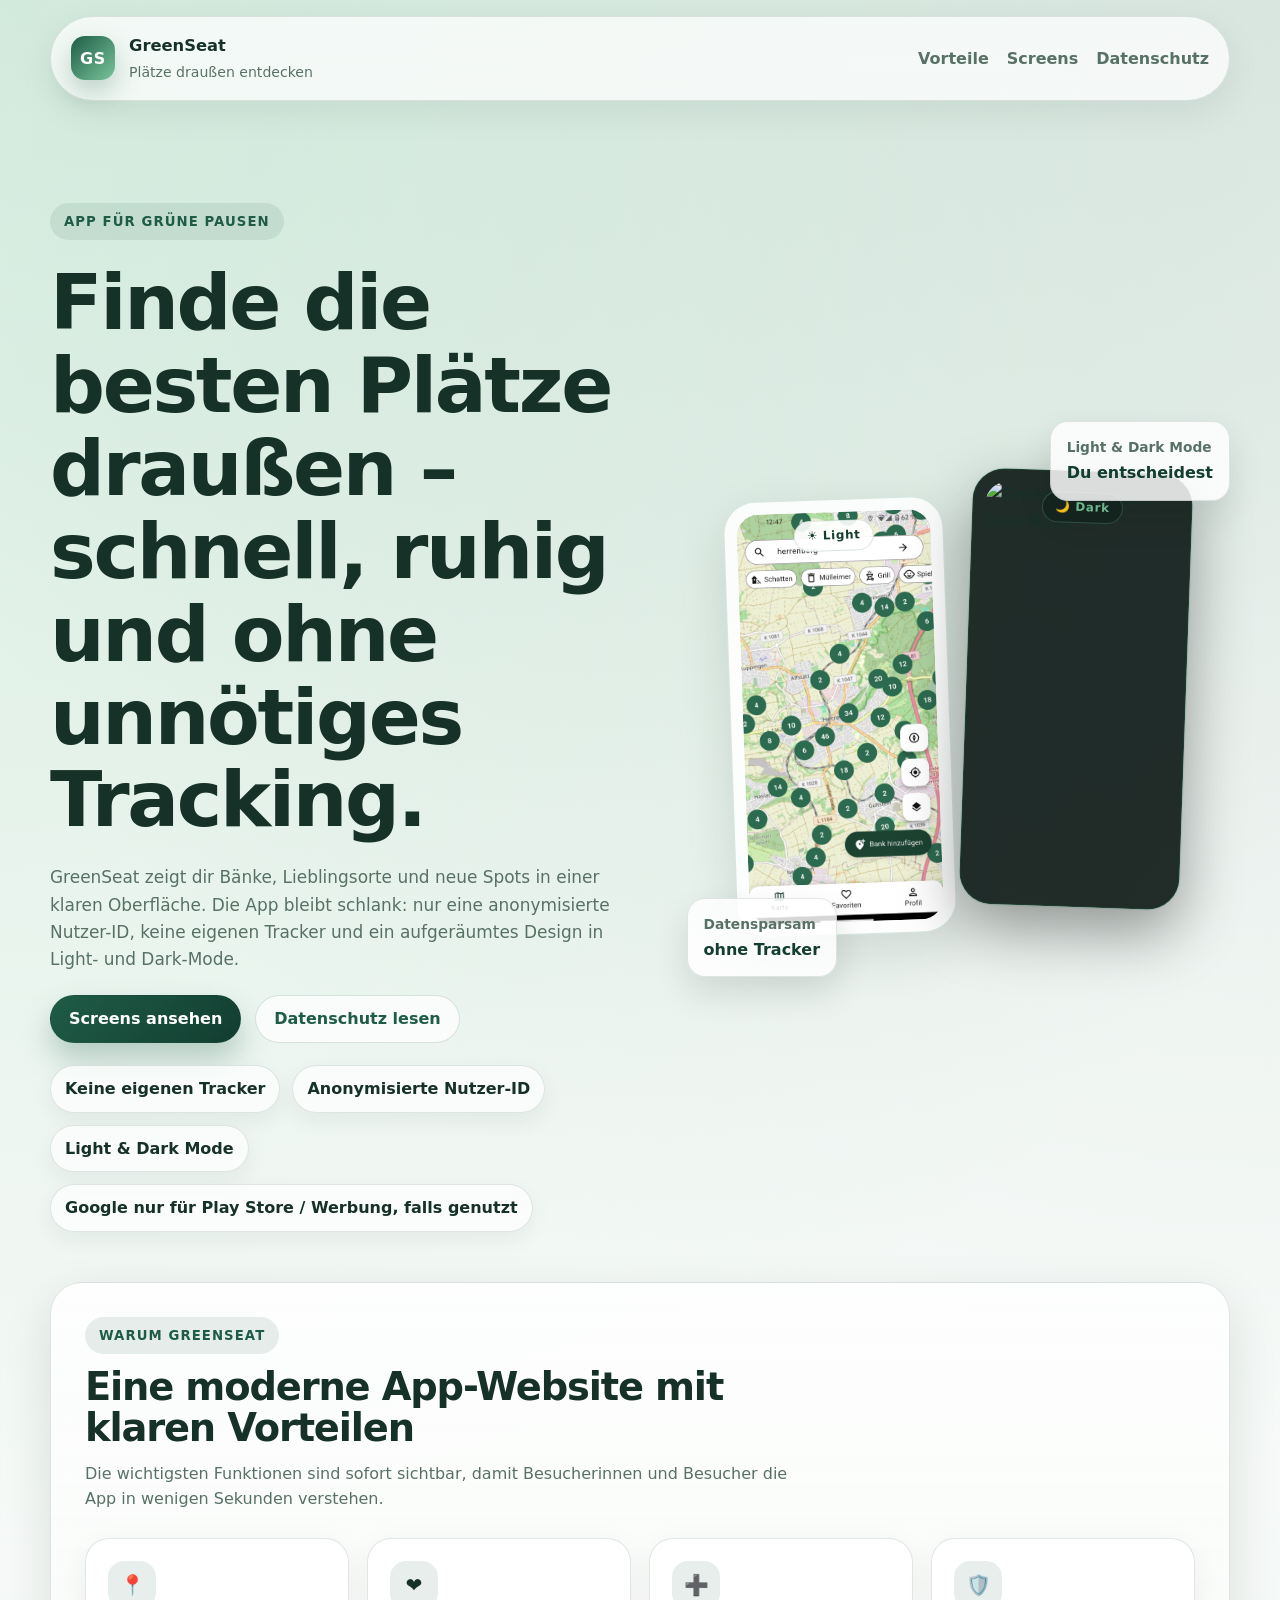
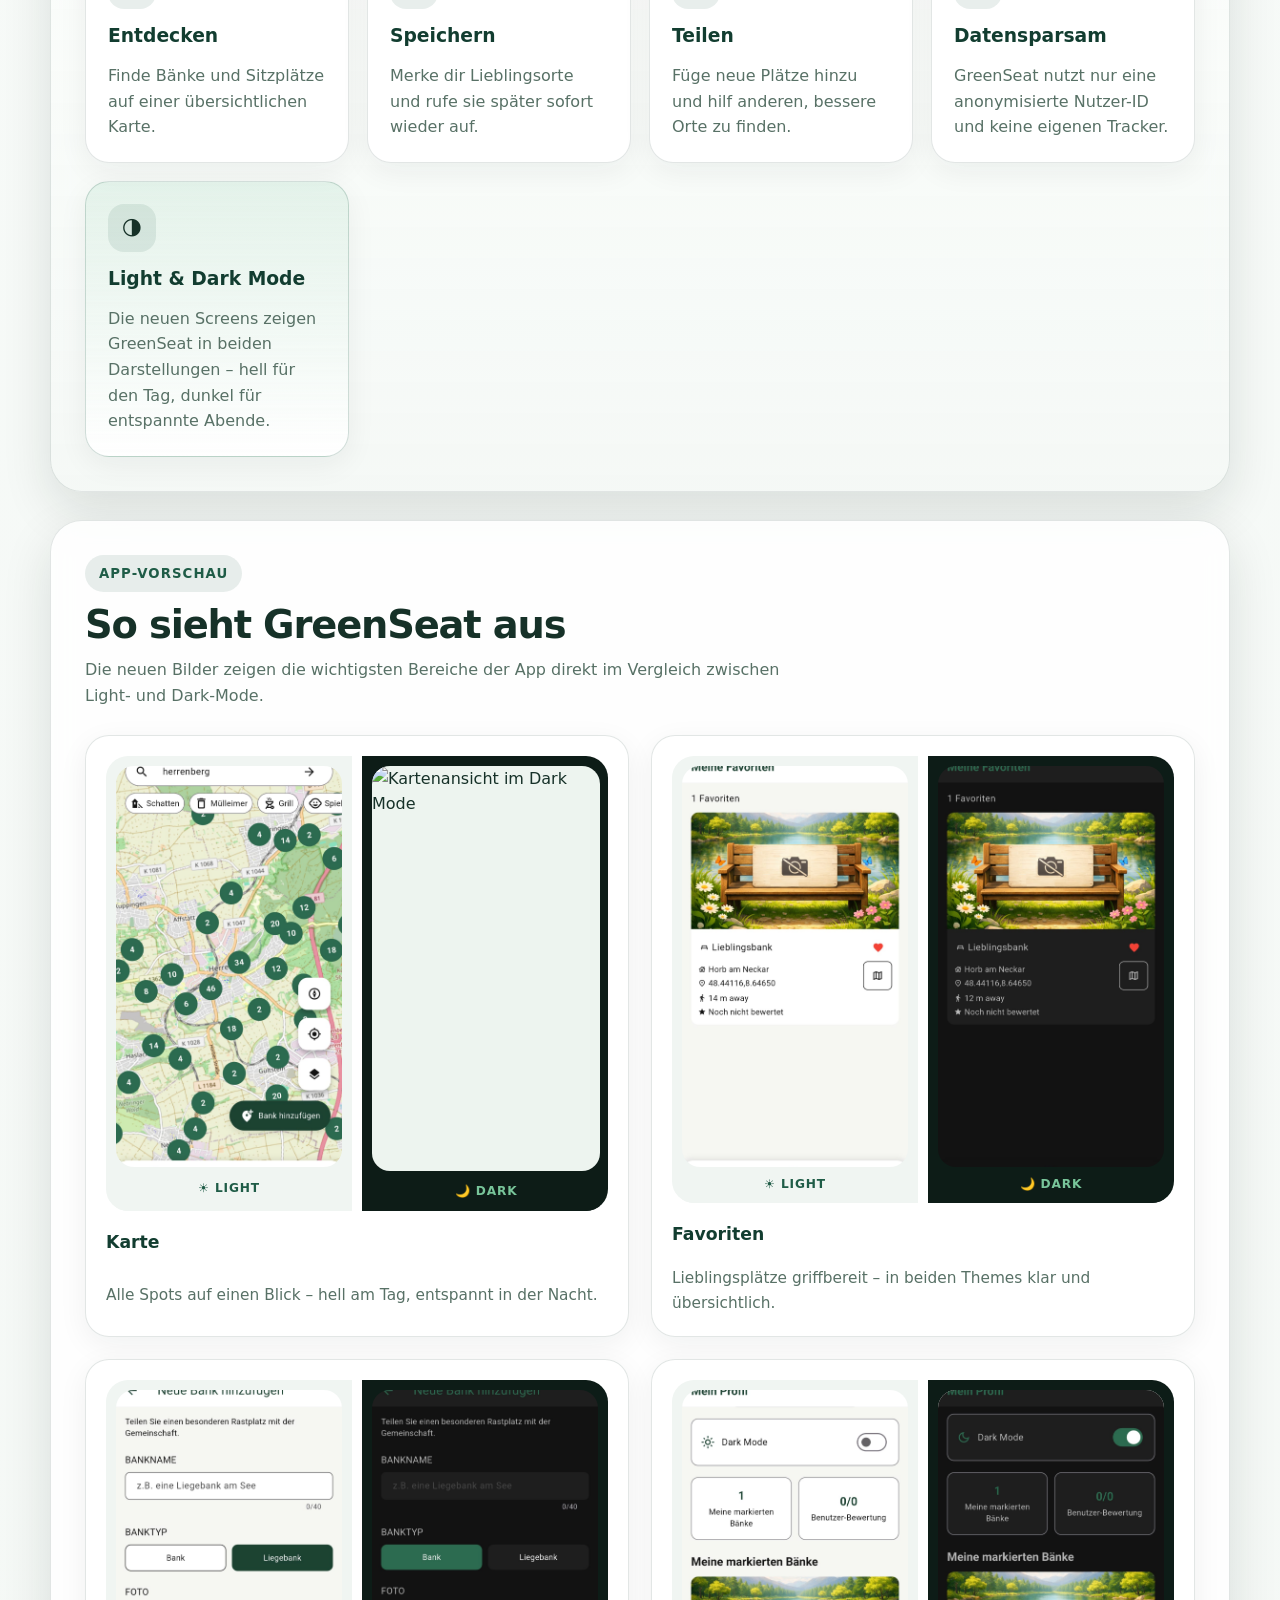
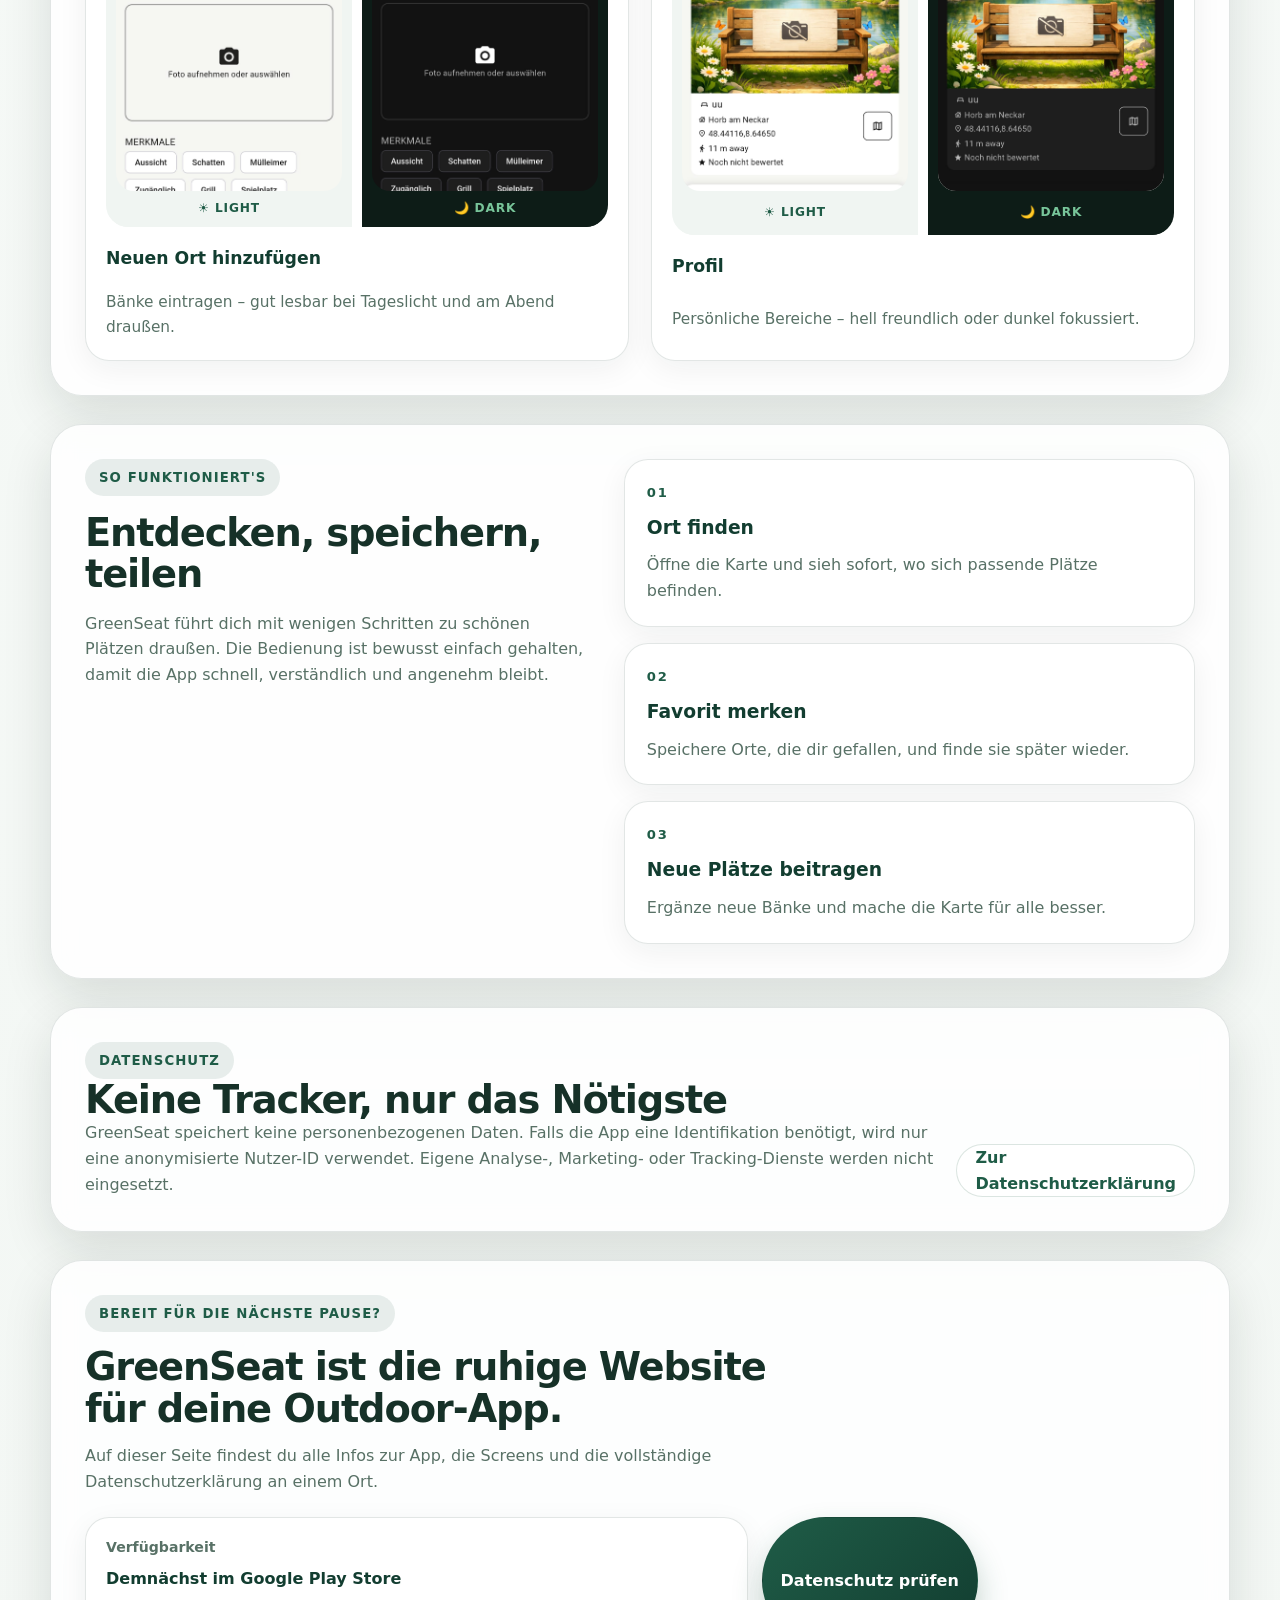
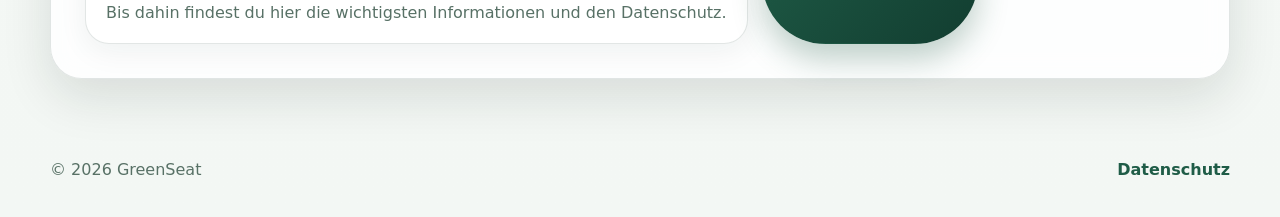
==== commit 103b3432: "darkmode added" ====
--- a/index.html
+++ b/index.html
@@ -50,12 +50,19 @@
       </div>
 
       <div class="hero-visual" aria-hidden="true">
-        <div class="device-card device-card-main">
-          <img src="map.jpeg" alt="Kartenansicht der GreenSeat-App">
+        <div class="hero-device-pair">
+          <div class="device-card device-card-light">
+            <span class="device-badge badge-light">☀️ Light</span>
+            <img src="map__lightmode.jpeg" alt="GreenSeat Karte im Light Mode">
+          </div>
+          <div class="device-card device-card-dark">
+            <span class="device-badge badge-dark">🌙 Dark</span>
+            <img src="map.jpeg" alt="GreenSeat Karte im Dark Mode">
+          </div>
         </div>
         <div class="floating-card floating-card-top">
-          <span>Neue Plätze</span>
-          <strong>in deiner Nähe</strong>
+          <span>Light &amp; Dark Mode</span>
+          <strong>Du entscheidest</strong>
         </div>
         <div class="floating-card floating-card-bottom">
           <span>Datensparsam</span>
@@ -113,59 +120,59 @@
       <div class="screens-grid">
         <article class="screen-card theme-showcase">
           <div class="theme-pair">
-            <figure class="theme-shot">
-              <img src="map__lightmode.jpeg" alt="Kartenansicht der GreenSeat-App im Light-Mode">
-              <figcaption class="theme-label">Light Mode</figcaption>
-            </figure>
-            <figure class="theme-shot">
-              <img src="map.jpeg" alt="Kartenansicht der GreenSeat-App im Dark-Mode">
-              <figcaption class="theme-label">Dark Mode</figcaption>
+            <figure class="theme-shot theme-shot-light">
+              <img src="map__lightmode.jpeg" alt="Kartenansicht im Light Mode">
+              <figcaption class="theme-label">☀️ Light</figcaption>
+            </figure>
+            <figure class="theme-shot theme-shot-dark">
+              <img src="map.jpeg" alt="Kartenansicht im Dark Mode">
+              <figcaption class="theme-label">🌙 Dark</figcaption>
             </figure>
           </div>
           <h3>Karte</h3>
-          <p>Alle Spots auf einen Blick – klar lesbar bei Tag und angenehm kontrastreich bei wenig Licht.</p>
-        </article>
-        <article class="screen-card theme-showcase">
-          <div class="theme-pair">
-            <figure class="theme-shot">
-              <img src="favorites_lightmode.jpeg" alt="Favoritenansicht der GreenSeat-App im Light-Mode">
-              <figcaption class="theme-label">Light Mode</figcaption>
-            </figure>
-            <figure class="theme-shot">
-              <img src="favorites.jpeg" alt="Favoritenansicht der GreenSeat-App im Dark-Mode">
-              <figcaption class="theme-label">Dark Mode</figcaption>
+          <p>Alle Spots auf einen Blick – hell am Tag, entspannt in der Nacht.</p>
+        </article>
+        <article class="screen-card theme-showcase">
+          <div class="theme-pair">
+            <figure class="theme-shot theme-shot-light">
+              <img src="favorites_lightmode.jpeg" alt="Favoriten im Light Mode">
+              <figcaption class="theme-label">☀️ Light</figcaption>
+            </figure>
+            <figure class="theme-shot theme-shot-dark">
+              <img src="favorites.jpeg" alt="Favoriten im Dark Mode">
+              <figcaption class="theme-label">🌙 Dark</figcaption>
             </figure>
           </div>
           <h3>Favoriten</h3>
-          <p>Lieblingsplätze bleiben in beiden Themes schnell erfassbar und visuell ruhig.</p>
-        </article>
-        <article class="screen-card theme-showcase">
-          <div class="theme-pair">
-            <figure class="theme-shot">
-              <img src="addbench_lightmode.jpeg" alt="Ansicht zum Hinzufügen einer neuen Bank im Light-Mode">
-              <figcaption class="theme-label">Light Mode</figcaption>
-            </figure>
-            <figure class="theme-shot">
-              <img src="addbench.jpeg" alt="Ansicht zum Hinzufügen einer neuen Bank im Dark-Mode">
-              <figcaption class="theme-label">Dark Mode</figcaption>
+          <p>Lieblingsplätze griffbereit – in beiden Themes klar und übersichtlich.</p>
+        </article>
+        <article class="screen-card theme-showcase">
+          <div class="theme-pair">
+            <figure class="theme-shot theme-shot-light">
+              <img src="addbench_lightmode.jpeg" alt="Ort hinzufügen im Light Mode">
+              <figcaption class="theme-label">☀️ Light</figcaption>
+            </figure>
+            <figure class="theme-shot theme-shot-dark">
+              <img src="addbench.jpeg" alt="Ort hinzufügen im Dark Mode">
+              <figcaption class="theme-label">🌙 Dark</figcaption>
             </figure>
           </div>
           <h3>Neuen Ort hinzufügen</h3>
-          <p>Formulare und Eingaben bleiben in Light- und Dark-Mode gut lesbar und aufgeräumt.</p>
-        </article>
-        <article class="screen-card theme-showcase">
-          <div class="theme-pair">
-            <figure class="theme-shot">
-              <img src="myprofile_lightmode.jpeg" alt="Profilseite der GreenSeat-App im Light-Mode">
-              <figcaption class="theme-label">Light Mode</figcaption>
-            </figure>
-            <figure class="theme-shot">
-              <img src="myprofile.jpeg" alt="Profilseite der GreenSeat-App im Dark-Mode">
-              <figcaption class="theme-label">Dark Mode</figcaption>
+          <p>Bänke eintragen – gut lesbar bei Tageslicht und am Abend draußen.</p>
+        </article>
+        <article class="screen-card theme-showcase">
+          <div class="theme-pair">
+            <figure class="theme-shot theme-shot-light">
+              <img src="myprofile_lightmode.jpeg" alt="Profil im Light Mode">
+              <figcaption class="theme-label">☀️ Light</figcaption>
+            </figure>
+            <figure class="theme-shot theme-shot-dark">
+              <img src="myprofile.jpeg" alt="Profil im Dark Mode">
+              <figcaption class="theme-label">🌙 Dark</figcaption>
             </figure>
           </div>
           <h3>Profil</h3>
-          <p>Persönliche Bereiche wirken je nach Umgebung hell freundlich oder dunkel fokussiert.</p>
+          <p>Persönliche Bereiche – hell freundlich oder dunkel fokussiert.</p>
         </article>
       </div>
     </section>
--- a/styles.css
+++ b/styles.css
@@ -257,26 +257,75 @@
 
 .hero-visual {
   position: relative;
-  min-height: 620px;
+  min-height: 640px;
   display: grid;
   place-items: center;
 }
 
+/* --- Hero device pair --- */
+.hero-device-pair {
+  display: flex;
+  gap: 16px;
+  align-items: flex-end;
+  justify-content: center;
+  width: 100%;
+}
+
 .device-card {
-  width: min(100%, 420px);
-  padding: 16px;
-  background: rgba(255, 255, 255, 0.74);
-  border: 1px solid rgba(255, 255, 255, 0.7);
-  border-radius: 36px;
+  position: relative;
+  flex: 1;
+  max-width: 220px;
+  padding: 12px;
+  border-radius: 32px;
   box-shadow: var(--shadow);
-  backdrop-filter: blur(14px);
+  overflow: hidden;
+}
+
+.device-card-light {
+  background: rgba(255, 255, 255, 0.88);
+  border: 1px solid rgba(200, 220, 210, 0.7);
+  transform: translateY(0) rotate(-2deg);
+}
+
+.device-card-dark {
+  background: rgba(16, 28, 24, 0.92);
+  border: 1px solid rgba(30, 80, 60, 0.6);
+  transform: translateY(-28px) rotate(2deg);
+  box-shadow: 0 24px 60px rgba(0, 0, 0, 0.38), 0 0 0 1px rgba(120, 197, 154, 0.18);
 }
 
 .device-card img {
-  border-radius: 24px;
-  aspect-ratio: 9 / 18;
+  border-radius: 22px;
+  aspect-ratio: 9 / 19;
   object-fit: cover;
   width: 100%;
+  display: block;
+}
+
+.device-badge {
+  position: absolute;
+  top: 20px;
+  left: 50%;
+  transform: translateX(-50%);
+  z-index: 2;
+  padding: 5px 12px;
+  border-radius: 999px;
+  font-size: 0.74rem;
+  font-weight: 800;
+  letter-spacing: 0.06em;
+  white-space: nowrap;
+}
+
+.badge-light {
+  background: rgba(255, 255, 255, 0.9);
+  color: var(--brand-strong);
+  border: 1px solid rgba(31, 92, 71, 0.16);
+}
+
+.badge-dark {
+  background: rgba(20, 36, 30, 0.9);
+  color: var(--accent);
+  border: 1px solid rgba(120, 197, 154, 0.28);
 }
 
 .floating-card {
@@ -301,13 +350,13 @@
 }
 
 .floating-card-top {
-  top: 72px;
-  right: 8px;
+  top: 24px;
+  right: 0;
 }
 
 .floating-card-bottom {
   left: 0;
-  bottom: 74px;
+  bottom: 60px;
 }
 
 .section,
@@ -387,7 +436,7 @@
 .screens-grid {
   display: grid;
   grid-template-columns: repeat(2, minmax(0, 1fr));
-  gap: 18px;
+  gap: 22px;
 }
 
 .screen-card {
@@ -397,20 +446,63 @@
 }
 
 .theme-showcase {
-  padding: 18px;
-  gap: 16px;
+  padding: 20px;
+  gap: 18px;
 }
 
 .theme-pair {
   display: grid;
   grid-template-columns: repeat(2, minmax(0, 1fr));
-  gap: 12px;
+  gap: 10px;
+  border-radius: 22px;
+  overflow: hidden;
 }
 
 .theme-shot {
   margin: 0;
   display: grid;
-  gap: 10px;
+  gap: 0;
+  overflow: hidden;
+}
+
+.theme-shot-light {
+  background: #f0f5f2;
+  padding: 10px 10px 0;
+  border-radius: 18px 0 0 18px;
+}
+
+.theme-shot-dark {
+  background: #0d1c17;
+  padding: 10px 10px 0;
+  border-radius: 0 18px 18px 0;
+}
+
+.theme-shot img {
+  border-radius: 12px 12px 0 0;
+  aspect-ratio: 9 / 16;
+  object-fit: cover;
+  width: 100%;
+  display: block;
+}
+
+.theme-label {
+  display: block;
+  padding: 8px 10px;
+  font-size: 0.76rem;
+  font-weight: 800;
+  letter-spacing: 0.07em;
+  text-transform: uppercase;
+  text-align: center;
+}
+
+.theme-shot-light .theme-label {
+  color: var(--brand);
+  background: #f0f5f2;
+}
+
+.theme-shot-dark .theme-label {
+  color: var(--accent);
+  background: #0d1c17;
 }
 
 .screen-card img {
@@ -421,25 +513,16 @@
   background: #edf4ef;
 }
 
-.theme-label {
-  display: inline-flex;
-  width: fit-content;
-  padding: 6px 10px;
-  border-radius: 999px;
-  background: rgba(31, 92, 71, 0.08);
-  color: var(--brand);
-  font-size: 0.78rem;
-  font-weight: 800;
-  letter-spacing: 0.08em;
-  text-transform: uppercase;
-}
-
 .screen-card h3 {
   font-size: 1.08rem;
+  margin: 0;
+  color: var(--brand-strong);
 }
 
 .screen-card p {
   font-size: 0.96rem;
+  margin: 0;
+  color: var(--muted);
 }
 
 .split-section {
@@ -539,7 +622,15 @@
   }
 
   .hero-visual {
-    min-height: 560px;
+    min-height: 480px;
+  }
+
+  .hero-device-pair {
+    gap: 12px;
+  }
+
+  .device-card {
+    max-width: 180px;
   }
 
   .feature-grid,
@@ -577,21 +668,19 @@
   }
 
   .hero-visual {
-    min-height: 460px;
+    min-height: 360px;
+  }
+
+  .hero-device-pair {
+    gap: 8px;
   }
 
   .device-card {
-    width: min(100%, 340px);
-  }
-
-  .floating-card-top {
-    right: 0;
-    top: 20px;
-  }
-
-  .floating-card-bottom {
-    left: 0;
-    bottom: 22px;
+    max-width: 150px;
+  }
+
+  .device-card-dark {
+    transform: translateY(-18px) rotate(2deg);
   }
 
   .feature-grid,
@@ -601,6 +690,14 @@
 
   .theme-pair {
     grid-template-columns: 1fr;
+  }
+
+  .theme-shot-light {
+    border-radius: 18px 18px 0 0;
+  }
+
+  .theme-shot-dark {
+    border-radius: 0 0 18px 18px;
   }
 
   .site-footer,
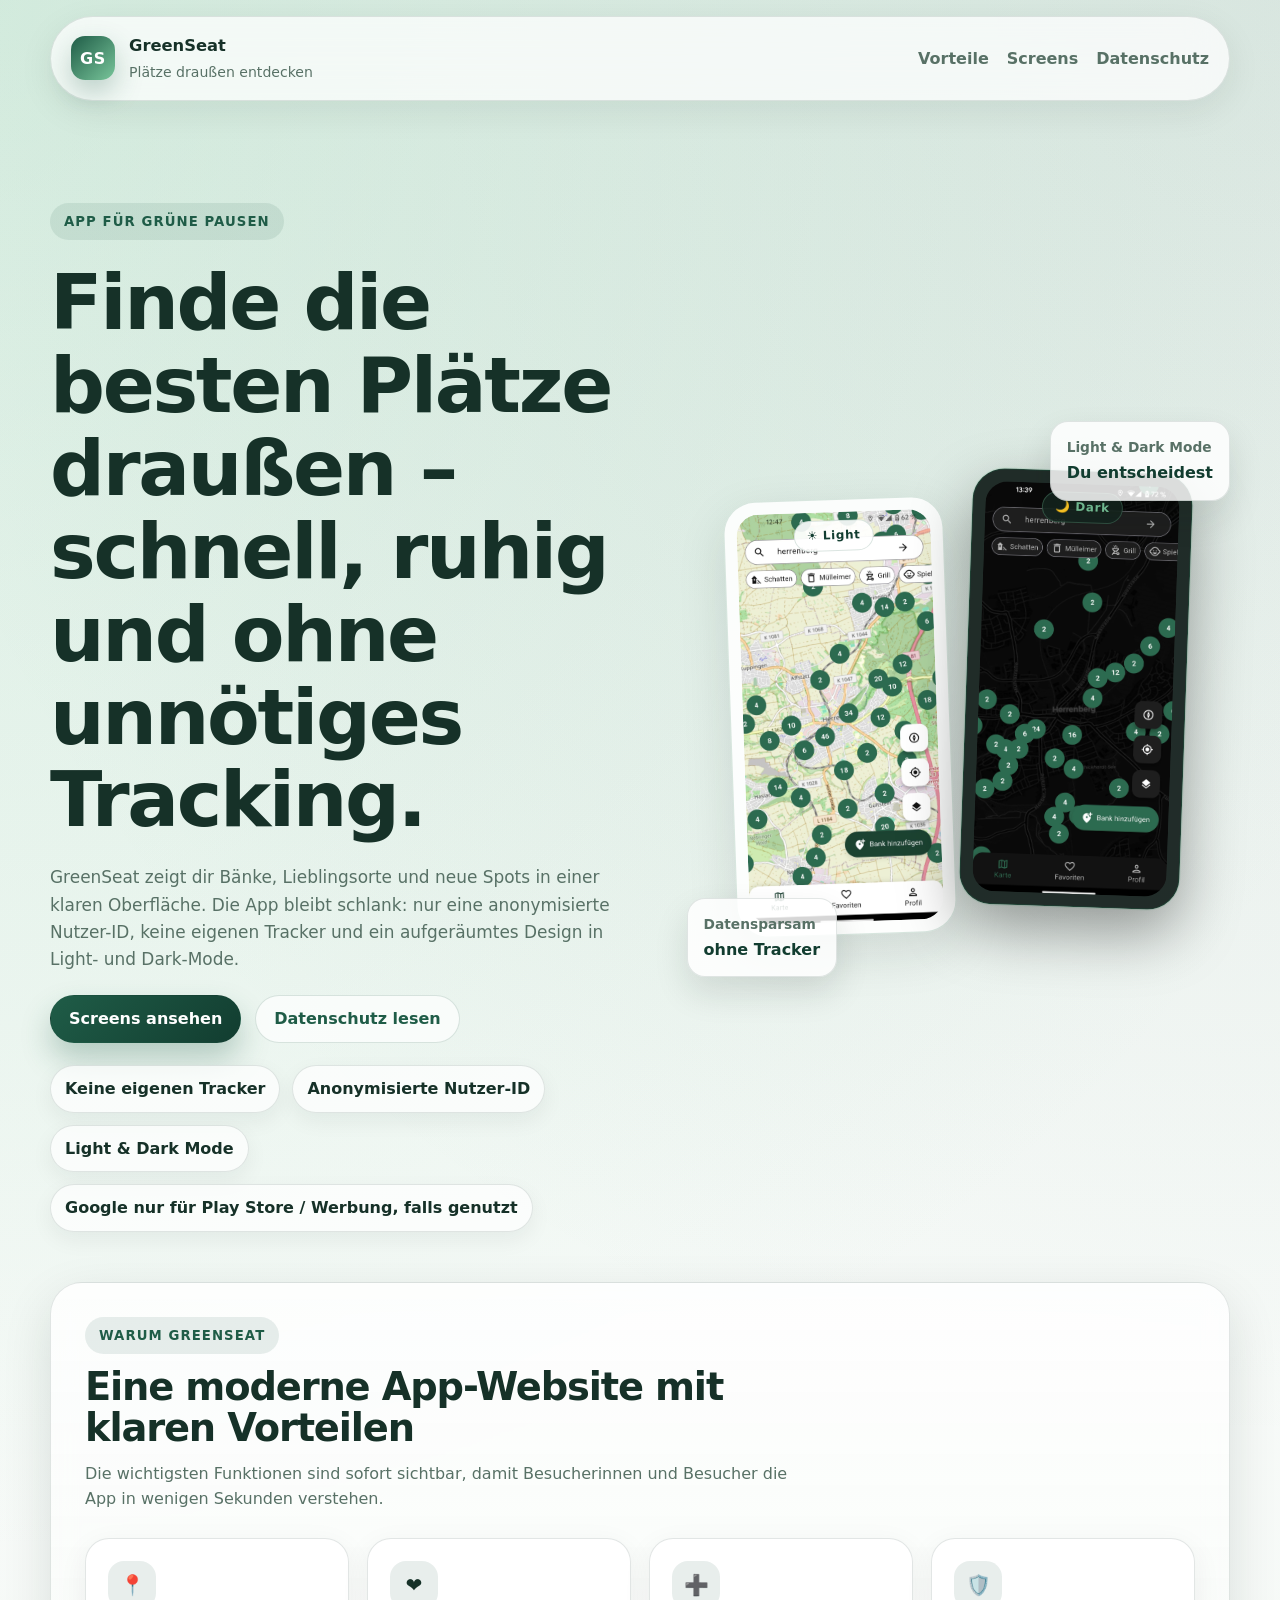
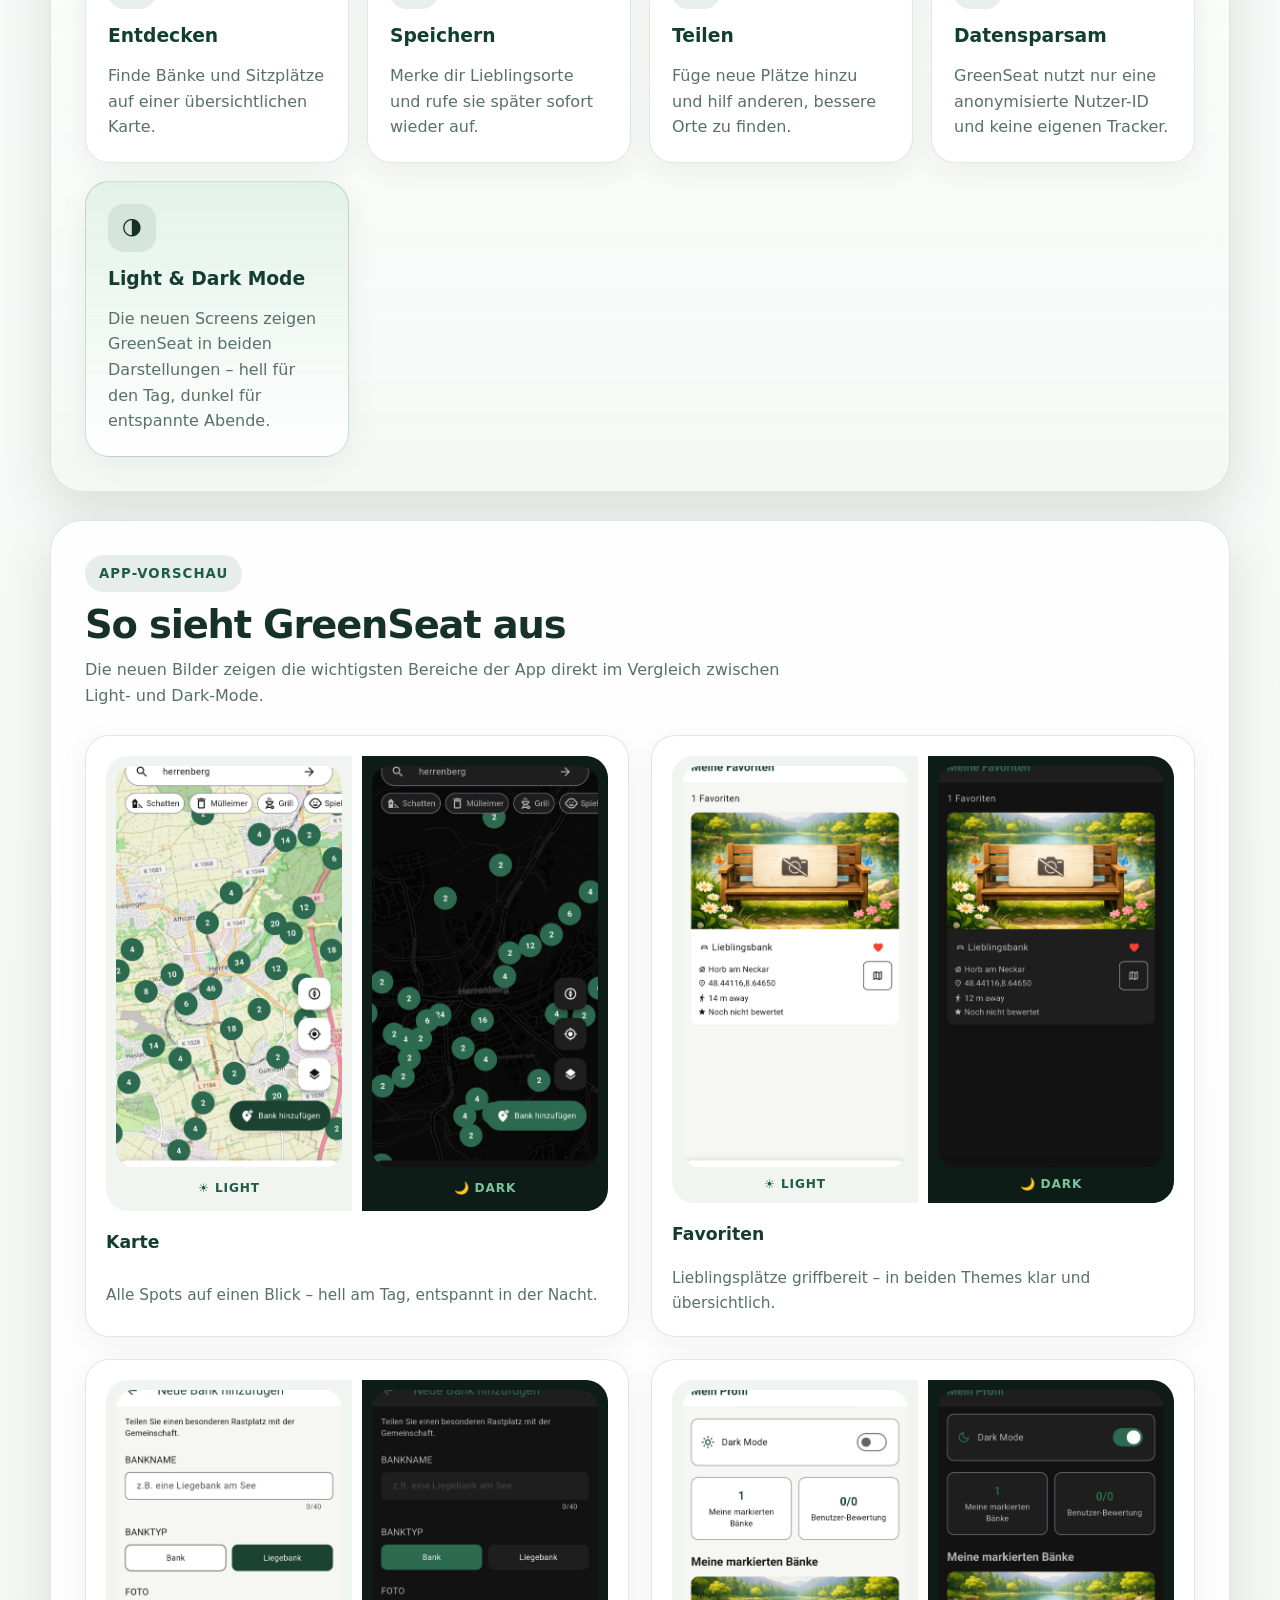
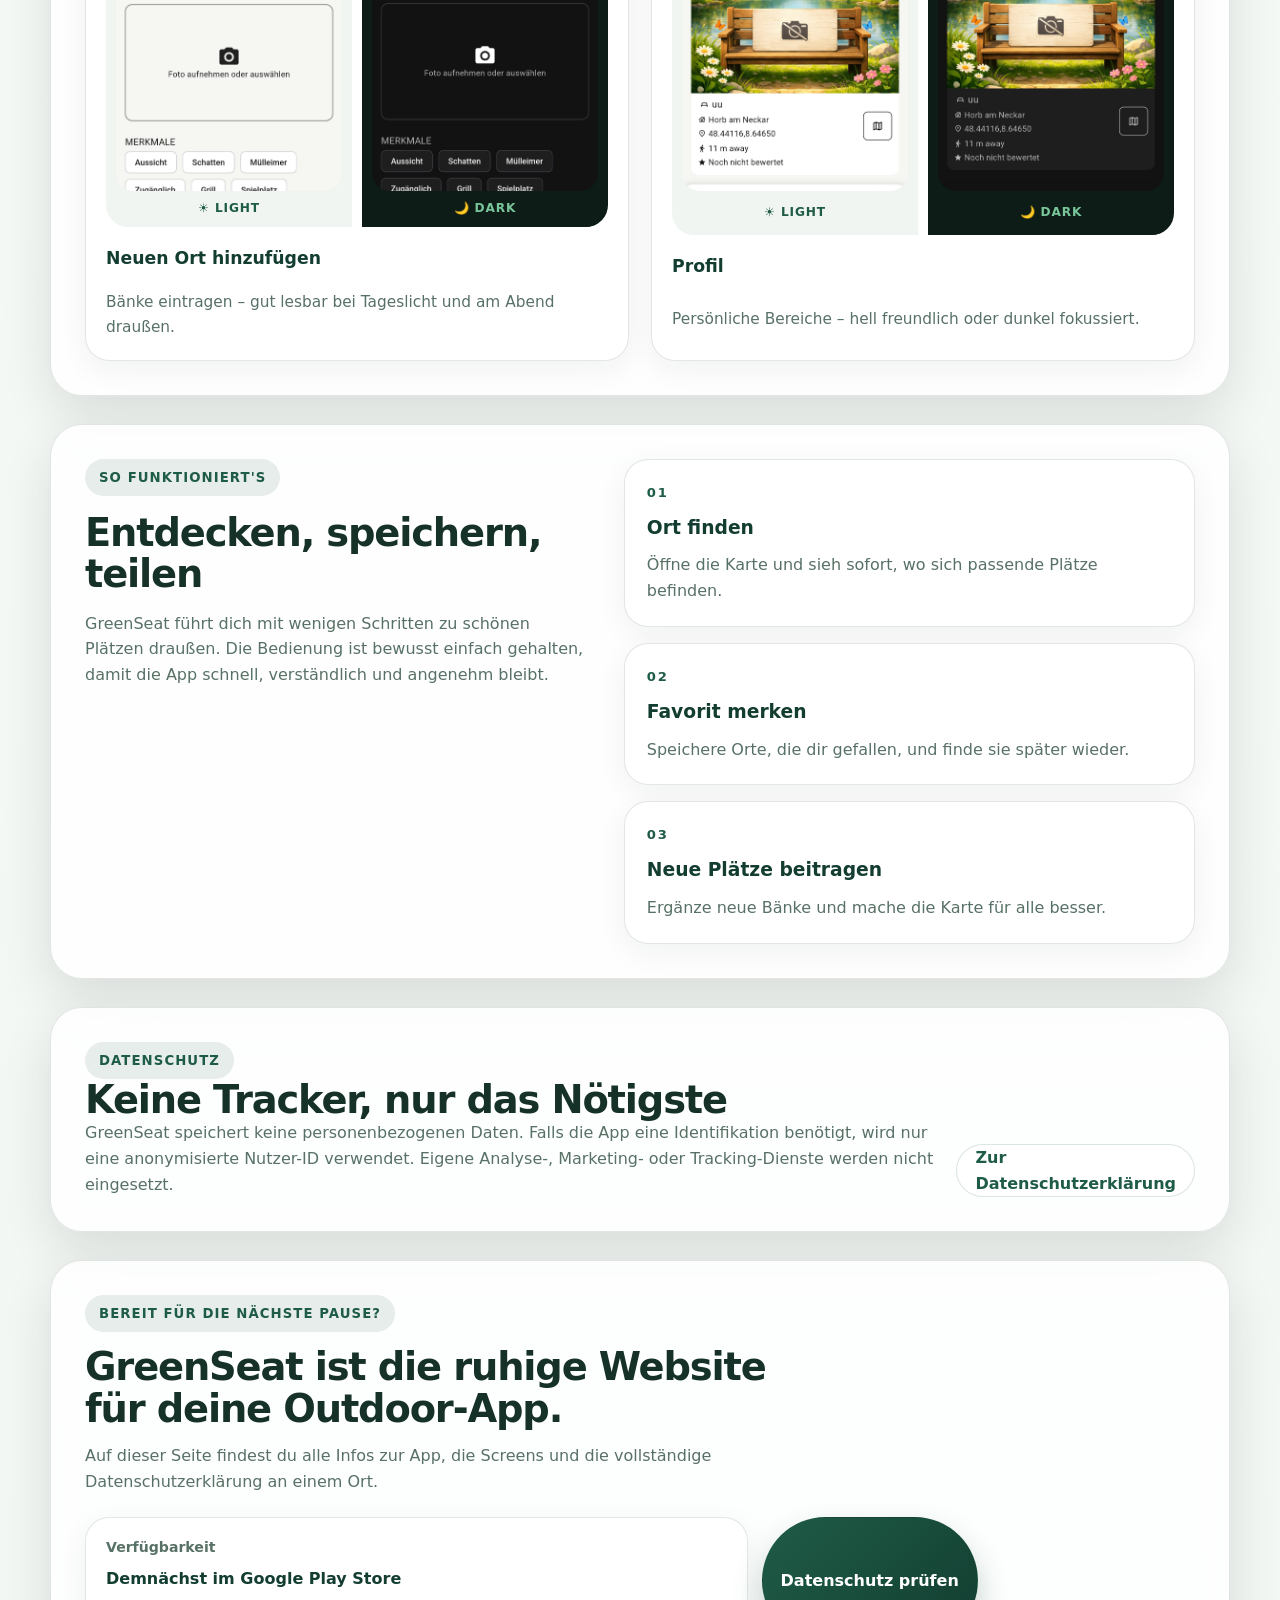
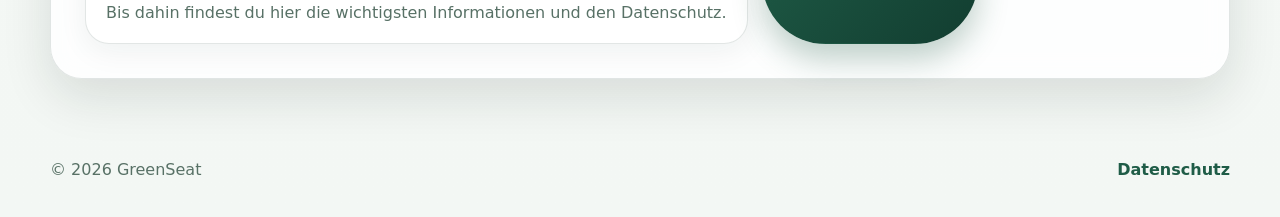
==== commit a797a076: "darkmode added" ====
--- a/index.html
+++ b/index.html
@@ -57,7 +57,7 @@
           </div>
           <div class="device-card device-card-dark">
             <span class="device-badge badge-dark">🌙 Dark</span>
-            <img src="map.jpeg" alt="GreenSeat Karte im Dark Mode">
+            <img src="map_darkmode.jpeg" alt="GreenSeat Karte im Dark Mode">
           </div>
         </div>
         <div class="floating-card floating-card-top">
@@ -125,7 +125,7 @@
               <figcaption class="theme-label">☀️ Light</figcaption>
             </figure>
             <figure class="theme-shot theme-shot-dark">
-              <img src="map.jpeg" alt="Kartenansicht im Dark Mode">
+              <img src="map_darkmode.jpeg" alt="Kartenansicht im Dark Mode">
               <figcaption class="theme-label">🌙 Dark</figcaption>
             </figure>
           </div>
@@ -139,7 +139,7 @@
               <figcaption class="theme-label">☀️ Light</figcaption>
             </figure>
             <figure class="theme-shot theme-shot-dark">
-              <img src="favorites.jpeg" alt="Favoriten im Dark Mode">
+              <img src="favorites_darkmode.jpeg" alt="Favoriten im Dark Mode">
               <figcaption class="theme-label">🌙 Dark</figcaption>
             </figure>
           </div>
@@ -153,7 +153,7 @@
               <figcaption class="theme-label">☀️ Light</figcaption>
             </figure>
             <figure class="theme-shot theme-shot-dark">
-              <img src="addbench.jpeg" alt="Ort hinzufügen im Dark Mode">
+              <img src="addbench_darkmode.jpeg" alt="Ort hinzufügen im Dark Mode">
               <figcaption class="theme-label">🌙 Dark</figcaption>
             </figure>
           </div>
@@ -167,7 +167,7 @@
               <figcaption class="theme-label">☀️ Light</figcaption>
             </figure>
             <figure class="theme-shot theme-shot-dark">
-              <img src="myprofile.jpeg" alt="Profil im Dark Mode">
+              <img src="myprofile_darkmode.jpeg" alt="Profil im Dark Mode">
               <figcaption class="theme-label">🌙 Dark</figcaption>
             </figure>
           </div>
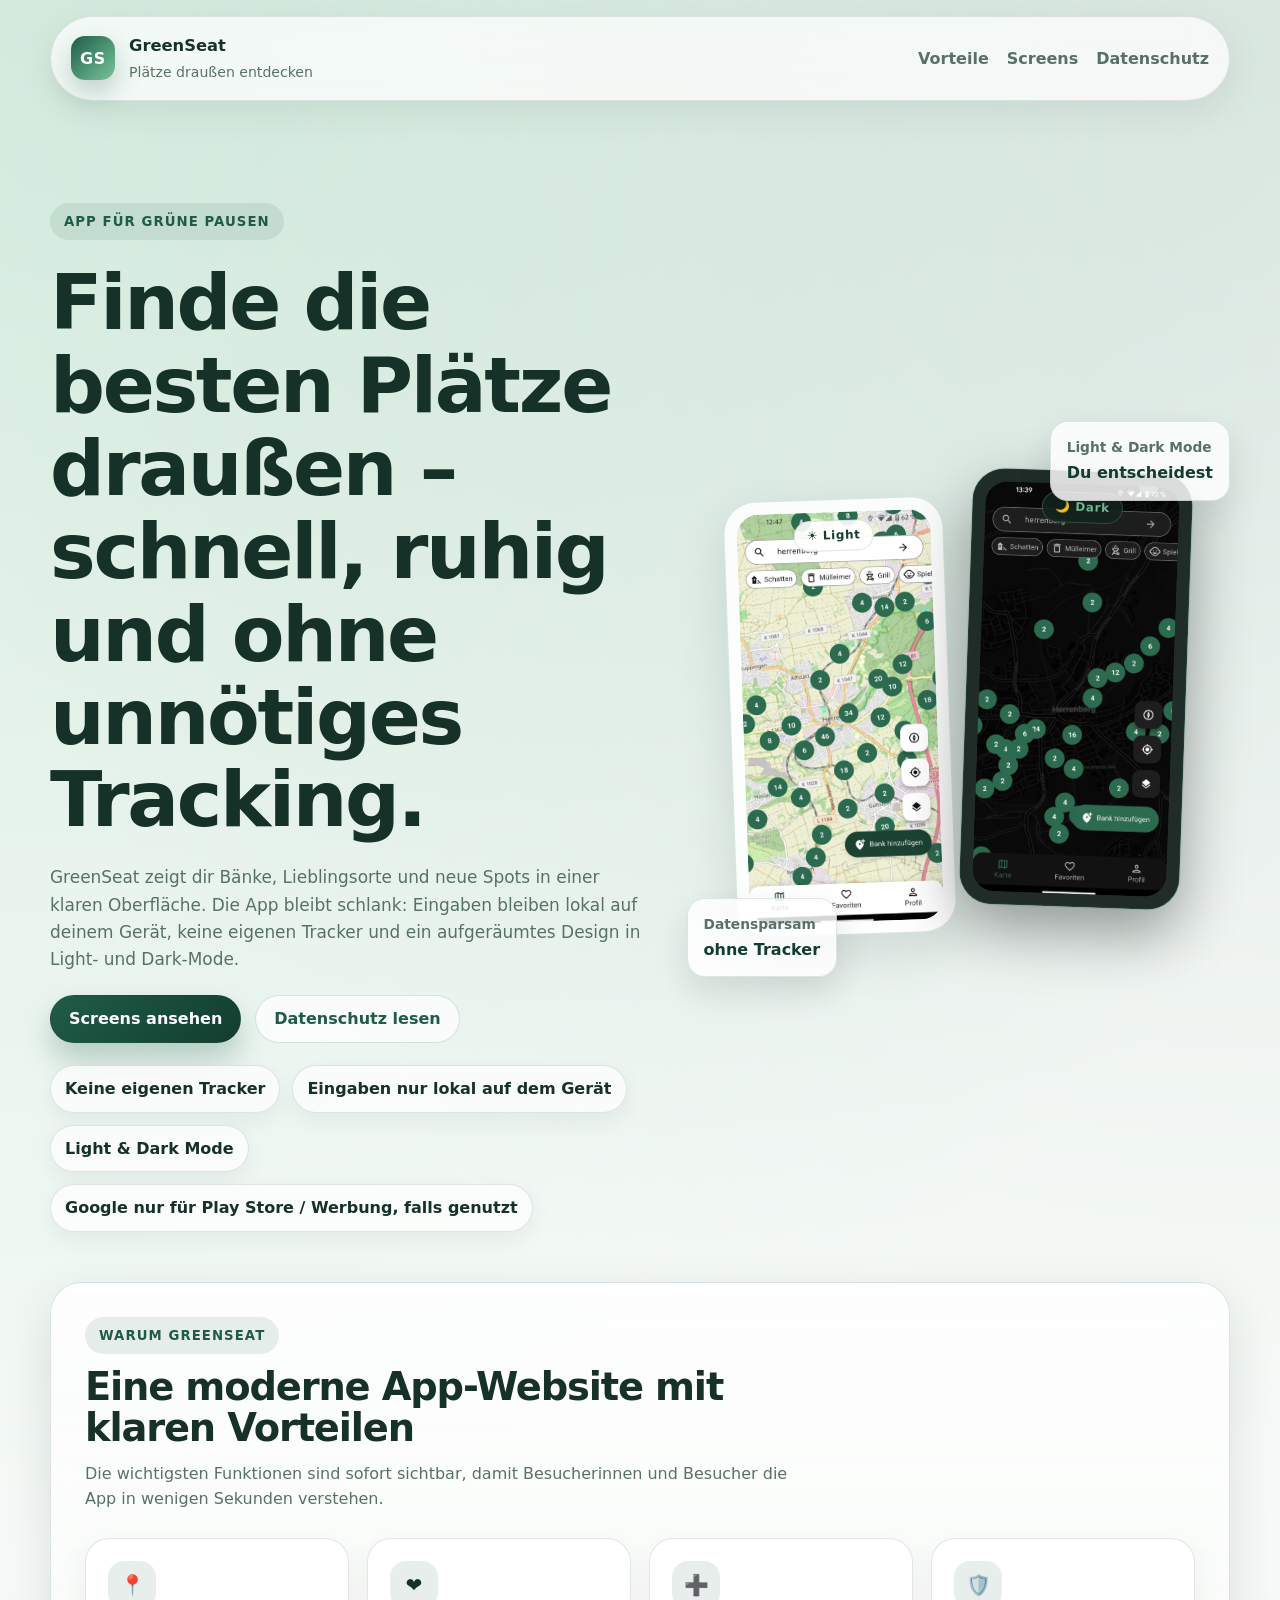
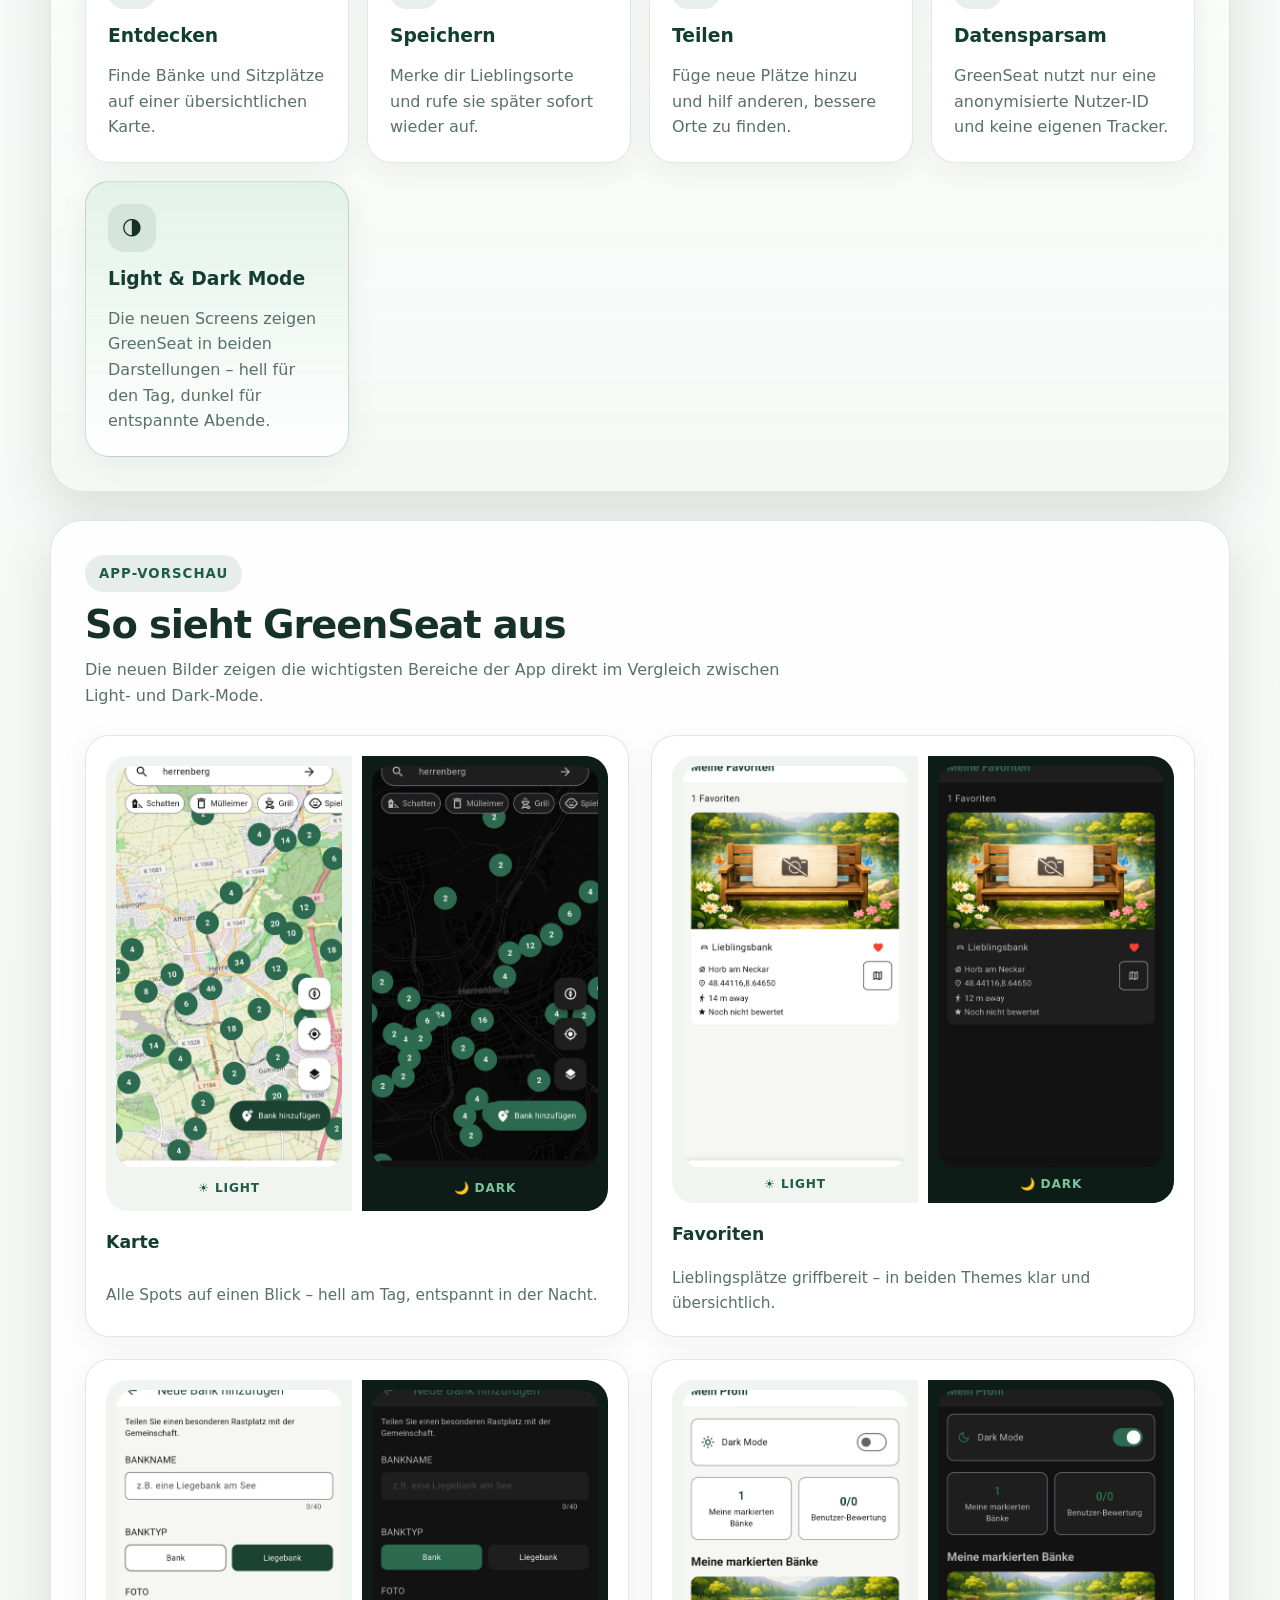
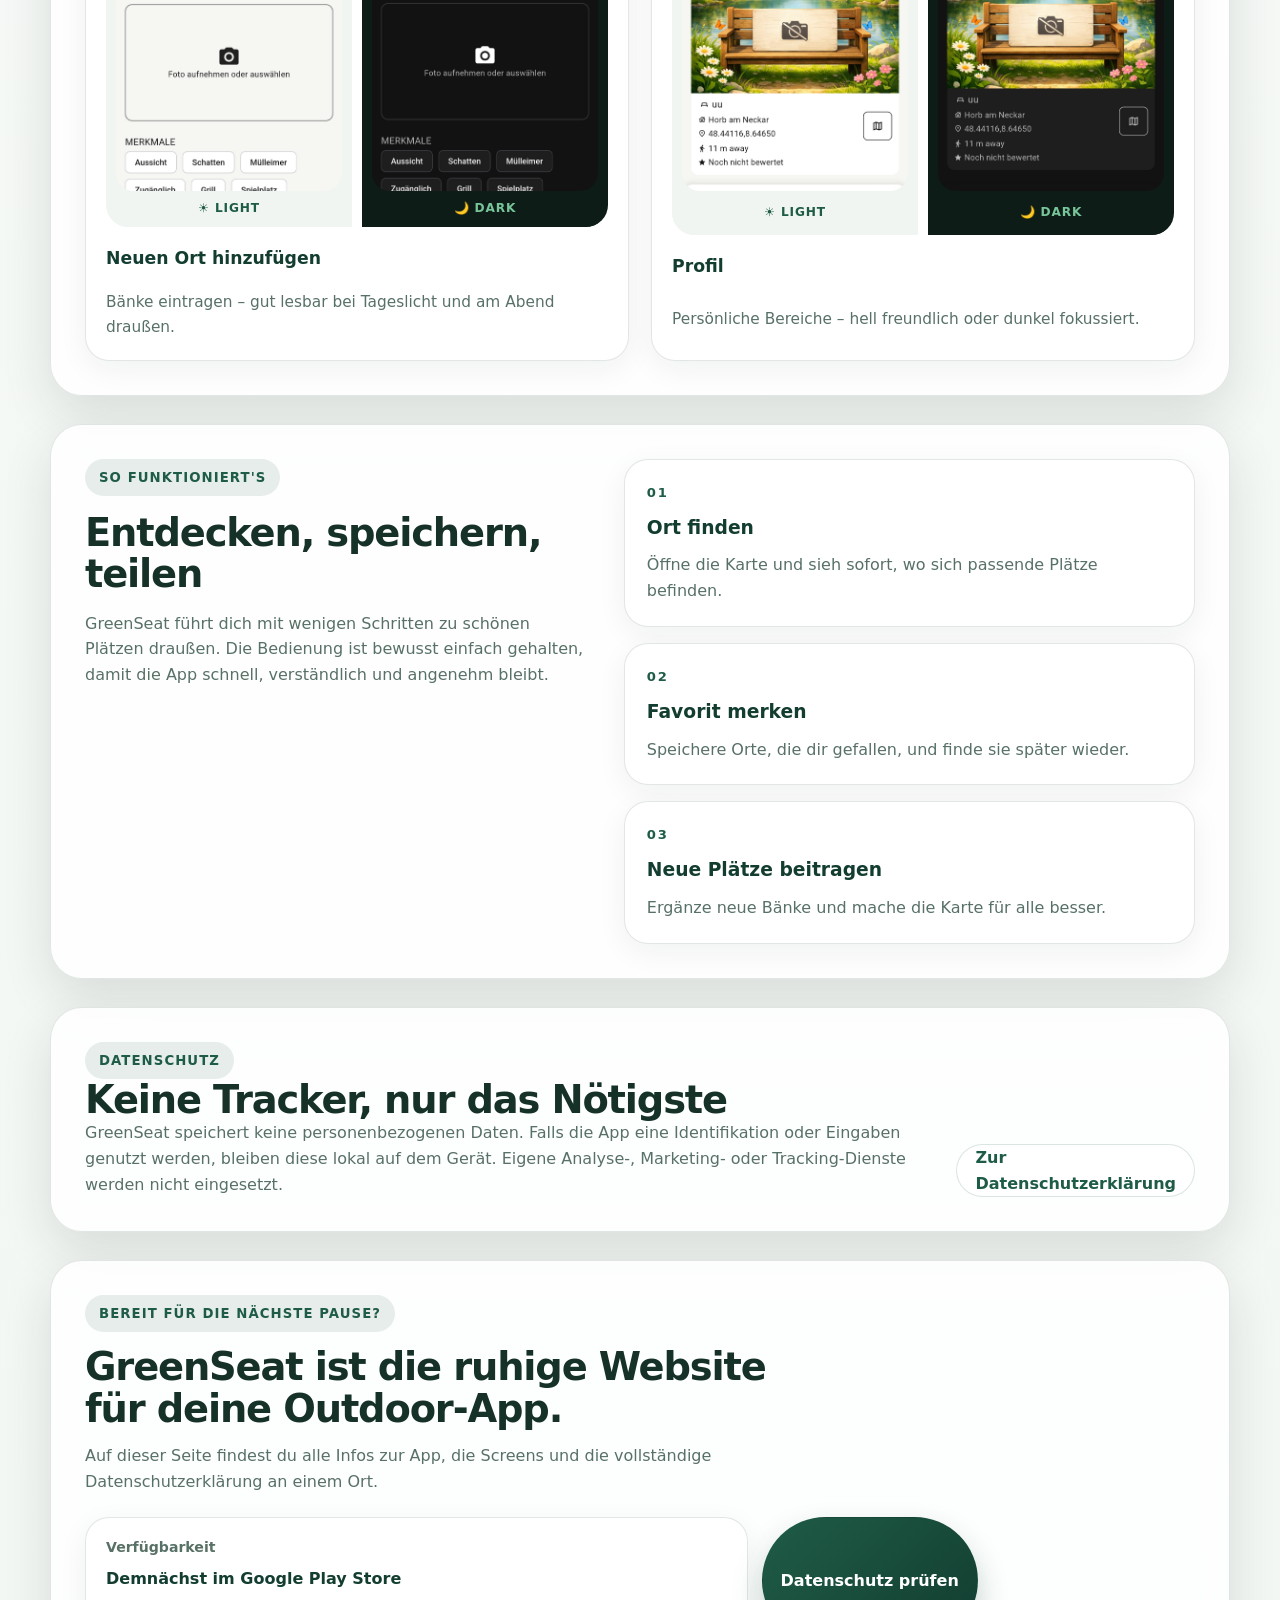
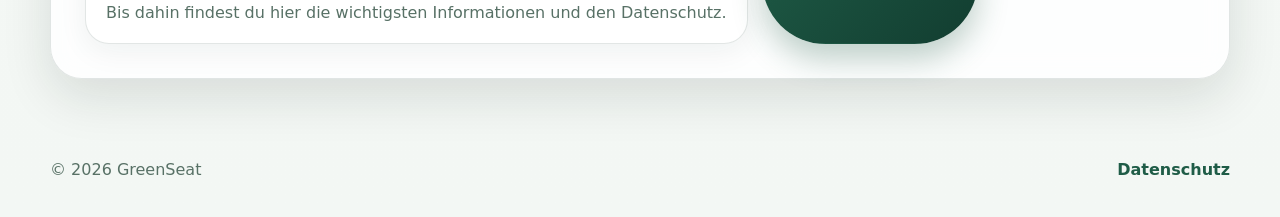
==== commit d6959b6a: "policy" ====
--- a/index.html
+++ b/index.html
@@ -32,7 +32,7 @@
         <h1>Finde die besten Plätze draußen – schnell, ruhig und ohne unnötiges Tracking.</h1>
         <p class="lead">
           GreenSeat zeigt dir Bänke, Lieblingsorte und neue Spots in einer klaren Oberfläche.
-          Die App bleibt schlank: nur eine anonymisierte Nutzer-ID, keine eigenen Tracker
+          Die App bleibt schlank: Eingaben bleiben lokal auf deinem Gerät, keine eigenen Tracker
           und ein aufgeräumtes Design in Light- und Dark-Mode.
         </p>
 
@@ -43,7 +43,7 @@
 
         <ul class="hero-badges" aria-label="Kernaussagen">
           <li>Keine eigenen Tracker</li>
-          <li>Anonymisierte Nutzer-ID</li>
+          <li>Eingaben nur lokal auf dem Gerät</li>
           <li>Light &amp; Dark Mode</li>
           <li>Google nur für Play Store / Werbung, falls genutzt</li>
         </ul>
@@ -212,8 +212,8 @@
         <h2>Keine Tracker, nur das Nötigste</h2>
         <p>
           GreenSeat speichert keine personenbezogenen Daten. Falls die App eine Identifikation
-          benötigt, wird nur eine anonymisierte Nutzer-ID verwendet. Eigene Analyse-, Marketing-
-          oder Tracking-Dienste werden nicht eingesetzt.
+          oder Eingaben genutzt werden, bleiben diese lokal auf dem Gerät. Eigene Analyse-,
+          Marketing- oder Tracking-Dienste werden nicht eingesetzt.
         </p>
       </div>
 
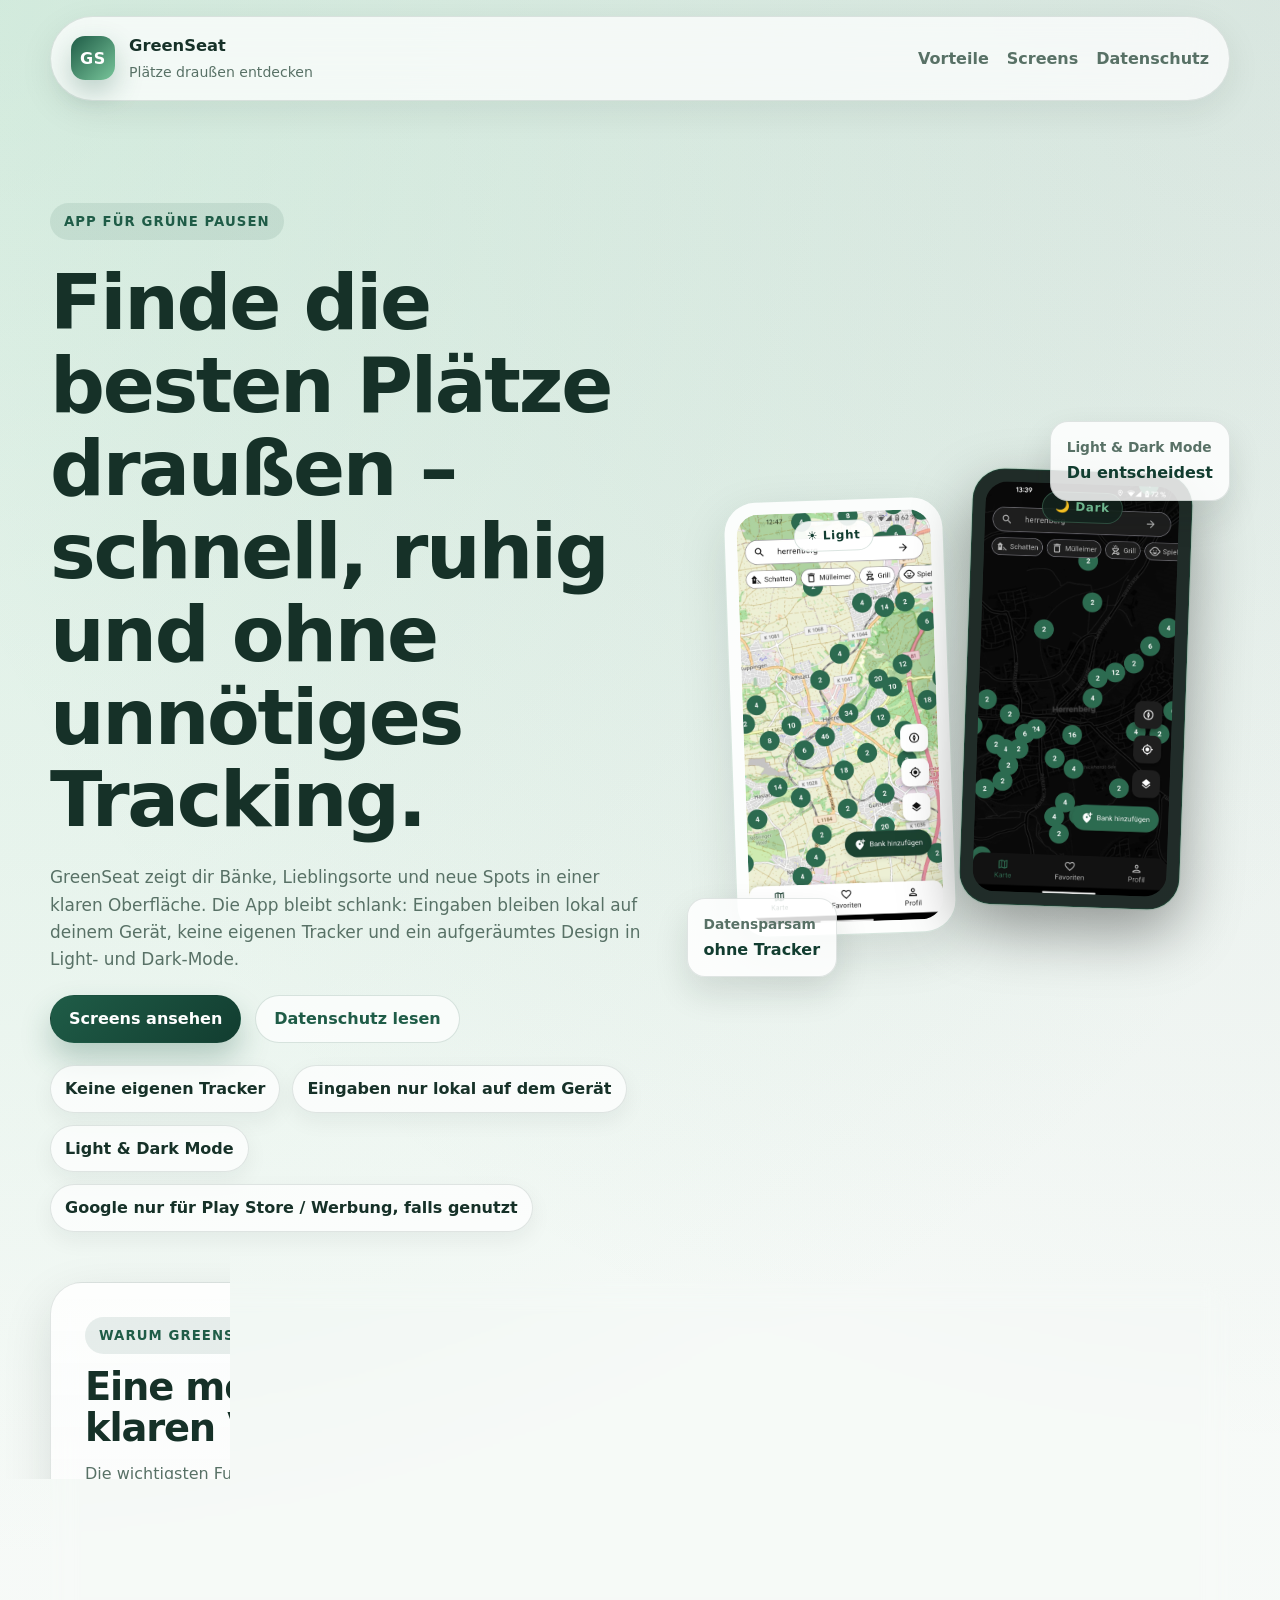
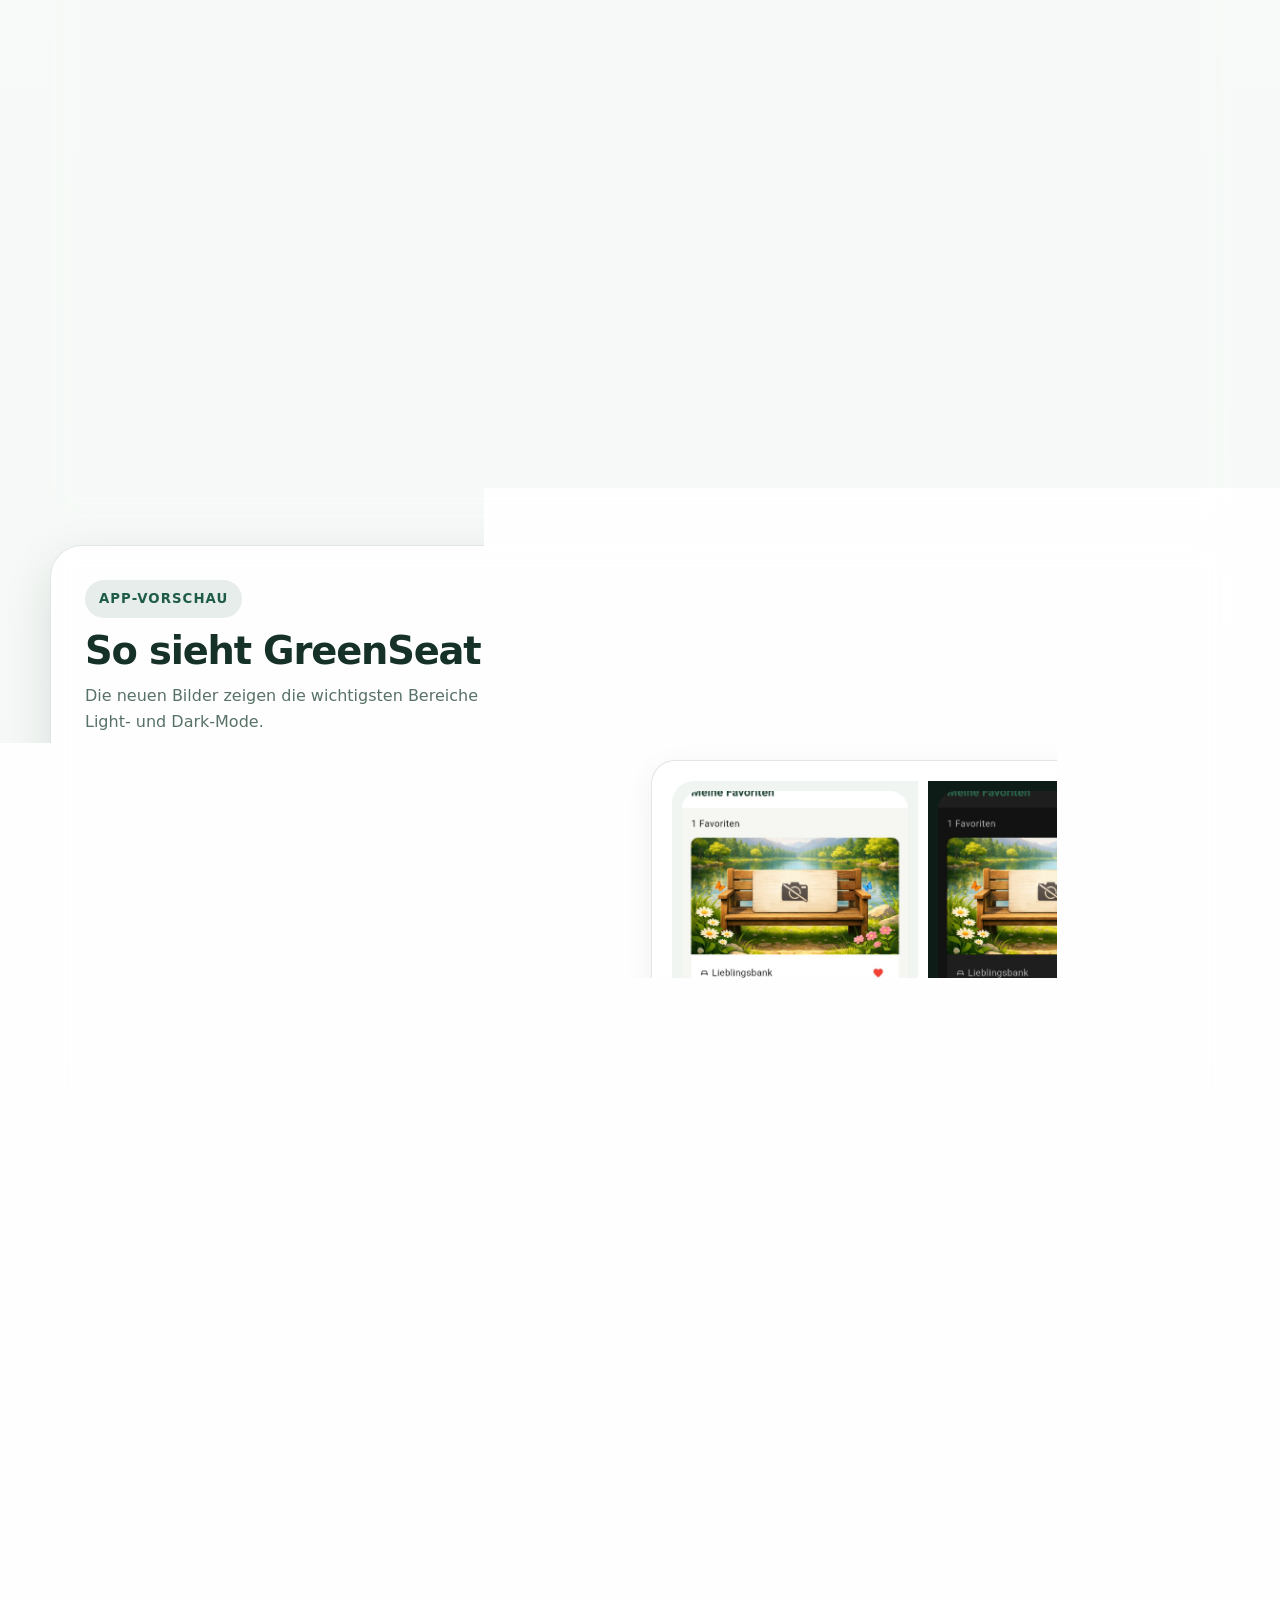
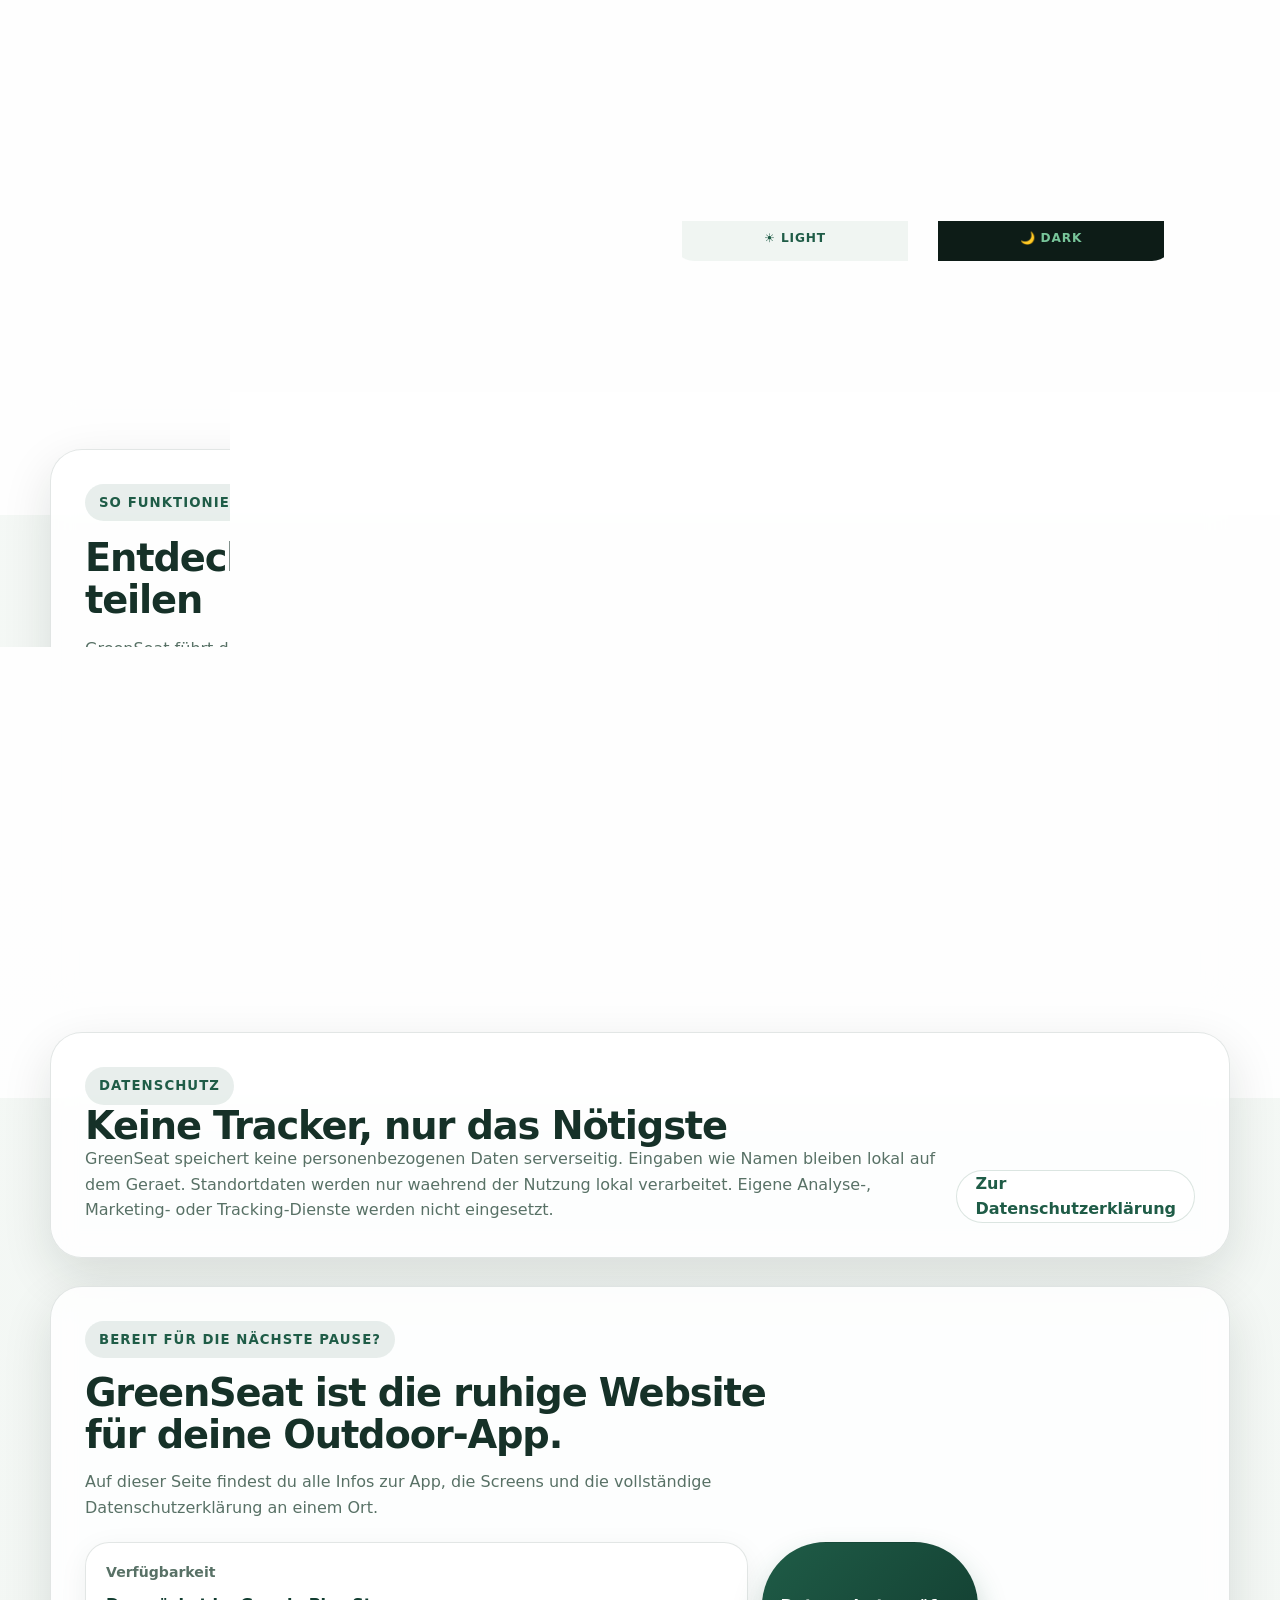
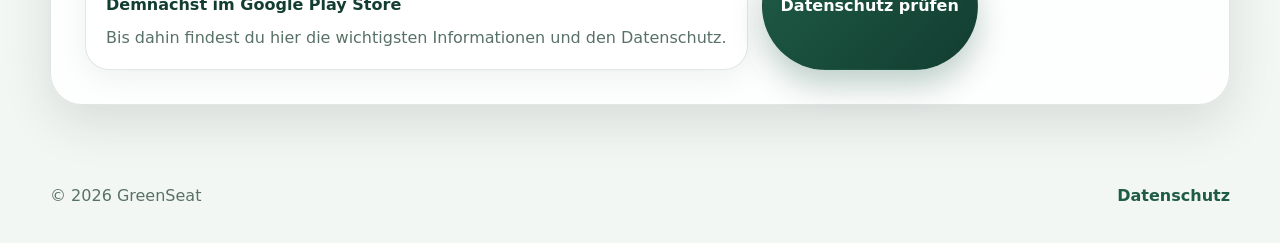
==== commit 2bf4d2c7: "policy" ====
--- a/index.html
+++ b/index.html
@@ -100,7 +100,7 @@
         <article class="feature-card">
           <div class="feature-icon">🛡️</div>
           <h3>Datensparsam</h3>
-          <p>GreenSeat nutzt nur eine anonymisierte Nutzer-ID und keine eigenen Tracker.</p>
+          <p>Eingaben bleiben lokal auf dem Geraet, Standort wird nur lokal genutzt und es gibt keine eigenen Tracker.</p>
         </article>
         <article class="feature-card feature-card--highlight">
           <div class="feature-icon">🌗</div>
@@ -211,9 +211,9 @@
         <span class="eyebrow">Datenschutz</span>
         <h2>Keine Tracker, nur das Nötigste</h2>
         <p>
-          GreenSeat speichert keine personenbezogenen Daten. Falls die App eine Identifikation
-          oder Eingaben genutzt werden, bleiben diese lokal auf dem Gerät. Eigene Analyse-,
-          Marketing- oder Tracking-Dienste werden nicht eingesetzt.
+          GreenSeat speichert keine personenbezogenen Daten serverseitig. Eingaben wie Namen
+          bleiben lokal auf dem Geraet. Standortdaten werden nur waehrend der Nutzung lokal
+          verarbeitet. Eigene Analyse-, Marketing- oder Tracking-Dienste werden nicht eingesetzt.
         </p>
       </div>
 
